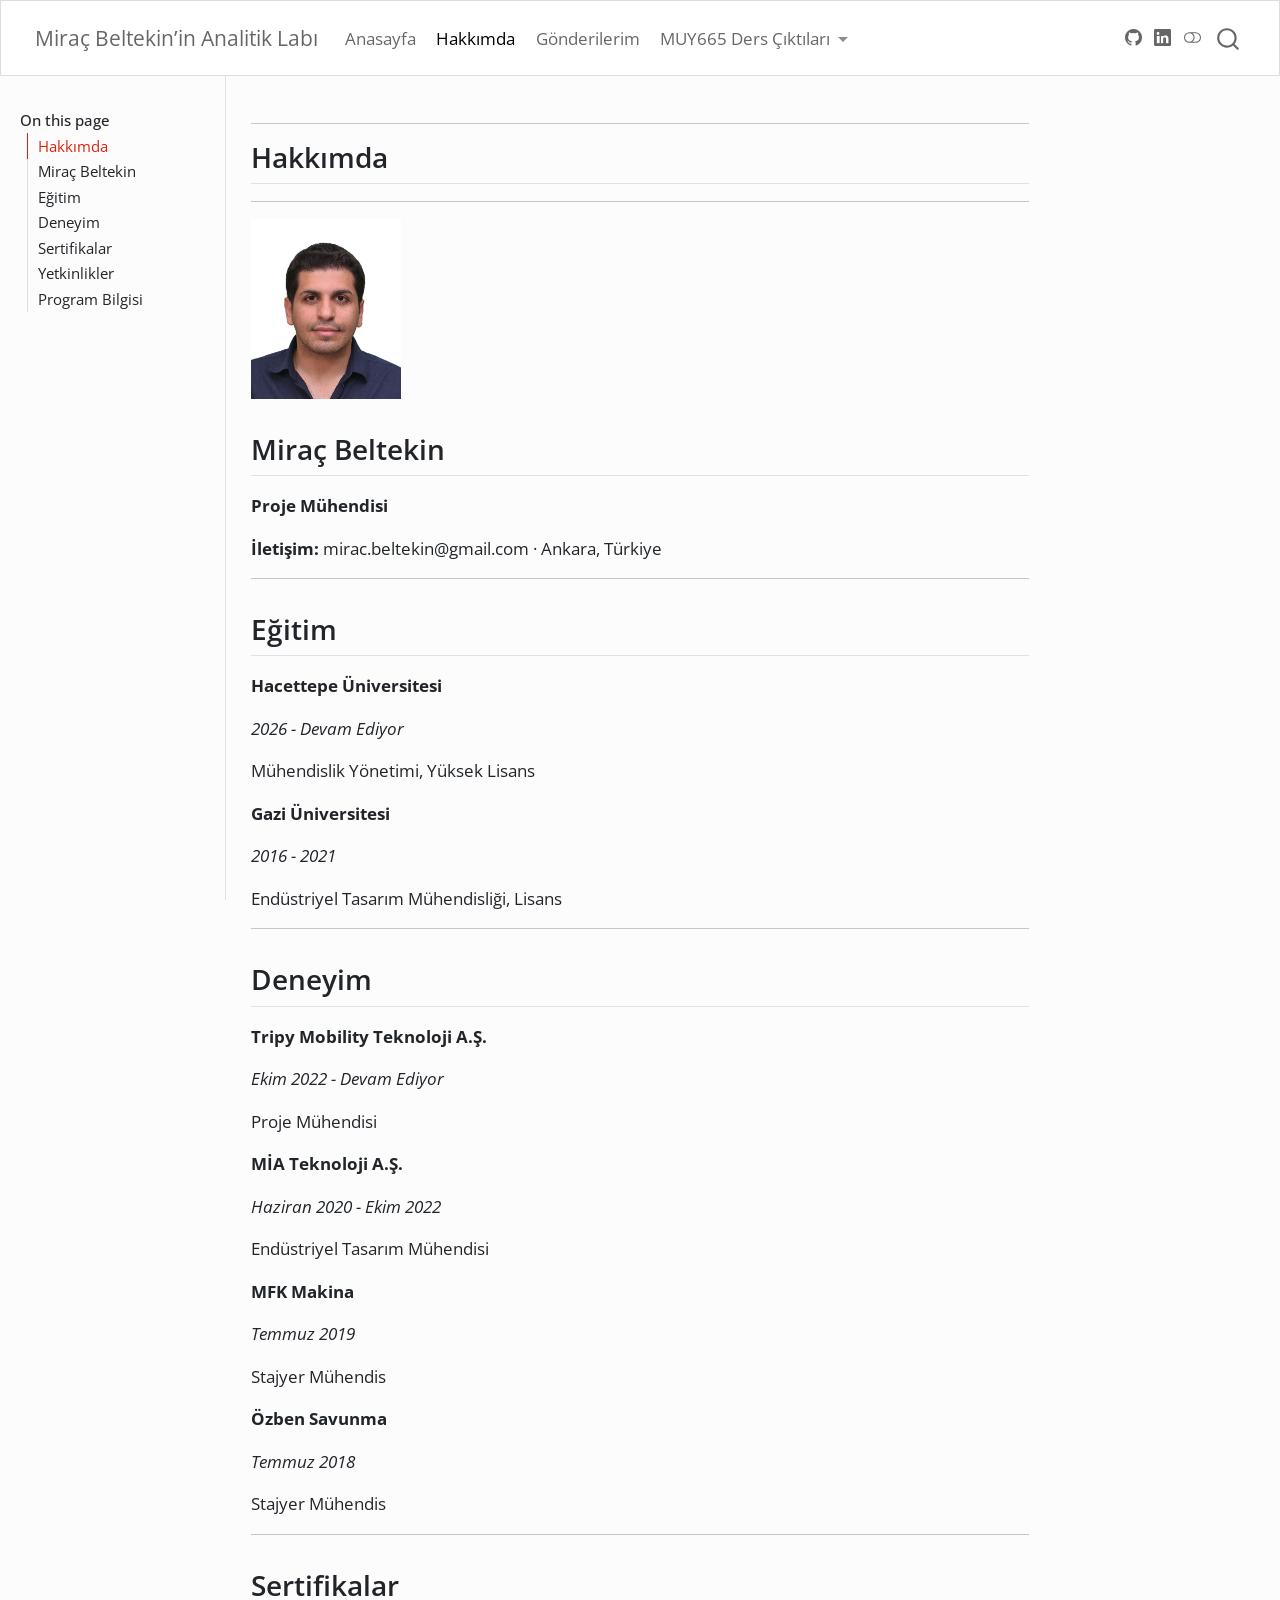
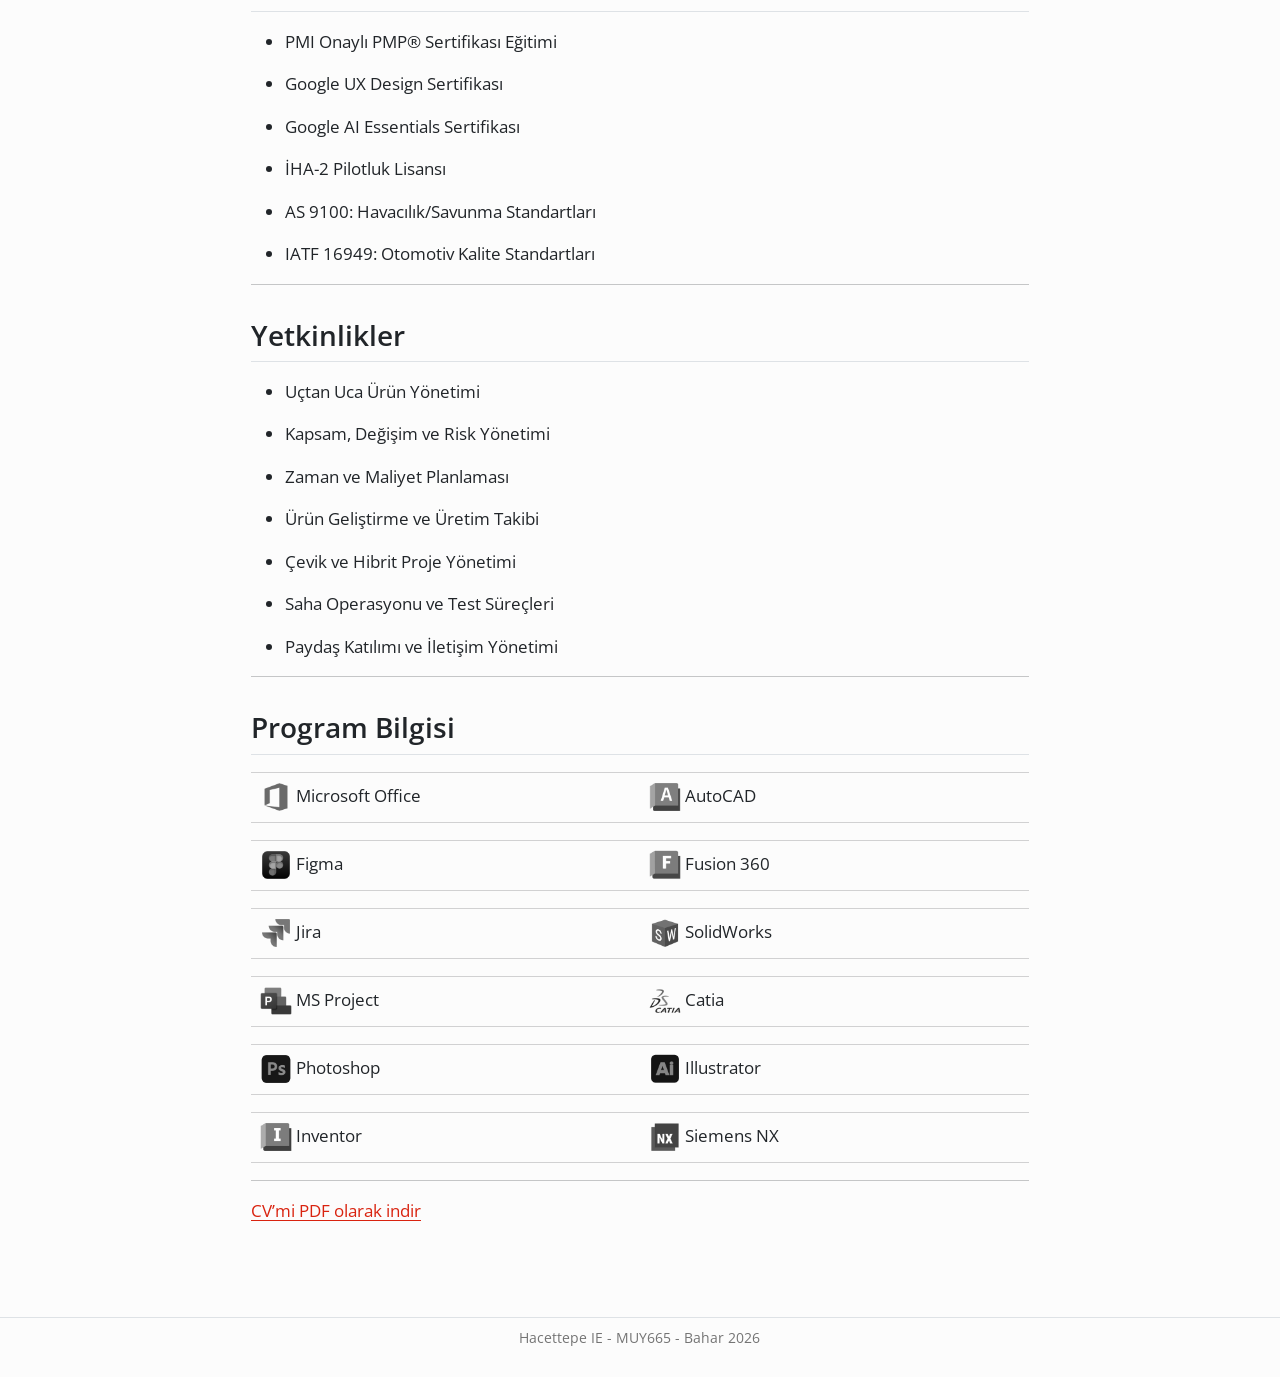
==== docs/about.html @ 959211b9 "Ödev 1 tamamlandı" ====
<!DOCTYPE html>
<html xmlns="http://www.w3.org/1999/xhtml" lang="en" xml:lang="en"><head>

<meta charset="utf-8">
<meta name="generator" content="quarto-1.8.25">

<meta name="viewport" content="width=device-width, initial-scale=1.0, user-scalable=yes">


<title>about – Miraç Beltekin'in Analitik Labı</title>
<style>
code{white-space: pre-wrap;}
span.smallcaps{font-variant: small-caps;}
div.columns{display: flex; gap: min(4vw, 1.5em);}
div.column{flex: auto; overflow-x: auto;}
div.hanging-indent{margin-left: 1.5em; text-indent: -1.5em;}
ul.task-list{list-style: none;}
ul.task-list li input[type="checkbox"] {
  width: 0.8em;
  margin: 0 0.8em 0.2em -1em; /* quarto-specific, see https://github.com/quarto-dev/quarto-cli/issues/4556 */ 
  vertical-align: middle;
}
</style>


<script src="site_libs/quarto-nav/quarto-nav.js"></script>
<script src="site_libs/quarto-nav/headroom.min.js"></script>
<script src="site_libs/clipboard/clipboard.min.js"></script>
<script src="site_libs/quarto-search/autocomplete.umd.js"></script>
<script src="site_libs/quarto-search/fuse.min.js"></script>
<script src="site_libs/quarto-search/quarto-search.js"></script>
<meta name="quarto:offset" content="./">
<script src="site_libs/quarto-html/quarto.js" type="module"></script>
<script src="site_libs/quarto-html/tabsets/tabsets.js" type="module"></script>
<script src="site_libs/quarto-html/axe/axe-check.js" type="module"></script>
<script src="site_libs/quarto-html/popper.min.js"></script>
<script src="site_libs/quarto-html/tippy.umd.min.js"></script>
<link href="site_libs/quarto-html/tippy.css" rel="stylesheet">
<link href="site_libs/quarto-html/quarto-syntax-highlighting-7b89279ff1a6dce999919e0e67d4d9ec.css" rel="stylesheet" class="quarto-color-scheme" id="quarto-text-highlighting-styles">
<link href="site_libs/quarto-html/quarto-syntax-highlighting-dark-707d8167ce6003fca903bfe2be84ab7f.css" rel="stylesheet" class="quarto-color-scheme quarto-color-alternate" id="quarto-text-highlighting-styles">
<link href="site_libs/quarto-html/quarto-syntax-highlighting-7b89279ff1a6dce999919e0e67d4d9ec.css" rel="stylesheet" class="quarto-color-scheme-extra" id="quarto-text-highlighting-styles">
<script src="site_libs/bootstrap/bootstrap.min.js"></script>
<link href="site_libs/bootstrap/bootstrap-icons.css" rel="stylesheet">
<link href="site_libs/bootstrap/bootstrap-b09ffb0c710b10090e35f4f5c8599541.min.css" rel="stylesheet" append-hash="true" class="quarto-color-scheme" id="quarto-bootstrap" data-mode="light">
<link href="site_libs/bootstrap/bootstrap-dark-5b22ffe13dd2aa798062e3956142f8dd.min.css" rel="stylesheet" append-hash="true" class="quarto-color-scheme quarto-color-alternate" id="quarto-bootstrap" data-mode="dark">
<link href="site_libs/bootstrap/bootstrap-b09ffb0c710b10090e35f4f5c8599541.min.css" rel="stylesheet" append-hash="true" class="quarto-color-scheme-extra" id="quarto-bootstrap" data-mode="light">
<script id="quarto-search-options" type="application/json">{
  "location": "navbar",
  "copy-button": false,
  "collapse-after": 3,
  "panel-placement": "end",
  "type": "overlay",
  "limit": 50,
  "keyboard-shortcut": [
    "f",
    "/",
    "s"
  ],
  "show-item-context": false,
  "language": {
    "search-no-results-text": "No results",
    "search-matching-documents-text": "matching documents",
    "search-copy-link-title": "Copy link to search",
    "search-hide-matches-text": "Hide additional matches",
    "search-more-match-text": "more match in this document",
    "search-more-matches-text": "more matches in this document",
    "search-clear-button-title": "Clear",
    "search-text-placeholder": "",
    "search-detached-cancel-button-title": "Cancel",
    "search-submit-button-title": "Submit",
    "search-label": "Search"
  }
}</script>


<link rel="stylesheet" href="styles.css">
</head>

<body class="docked nav-fixed quarto-light"><script id="quarto-html-before-body" type="application/javascript">
    const toggleBodyColorMode = (bsSheetEl) => {
      const mode = bsSheetEl.getAttribute("data-mode");
      const bodyEl = window.document.querySelector("body");
      if (mode === "dark") {
        bodyEl.classList.add("quarto-dark");
        bodyEl.classList.remove("quarto-light");
      } else {
        bodyEl.classList.add("quarto-light");
        bodyEl.classList.remove("quarto-dark");
      }
    }
    const toggleBodyColorPrimary = () => {
      const bsSheetEl = window.document.querySelector("link#quarto-bootstrap:not([rel=disabled-stylesheet])");
      if (bsSheetEl) {
        toggleBodyColorMode(bsSheetEl);
      }
    }
    const setColorSchemeToggle = (alternate) => {
      const toggles = window.document.querySelectorAll('.quarto-color-scheme-toggle');
      for (let i=0; i < toggles.length; i++) {
        const toggle = toggles[i];
        if (toggle) {
          if (alternate) {
            toggle.classList.add("alternate");
          } else {
            toggle.classList.remove("alternate");
          }
        }
      }
    };
    const toggleColorMode = (alternate) => {
      // Switch the stylesheets
      const primaryStylesheets = window.document.querySelectorAll('link.quarto-color-scheme:not(.quarto-color-alternate)');
      const alternateStylesheets = window.document.querySelectorAll('link.quarto-color-scheme.quarto-color-alternate');
      manageTransitions('#quarto-margin-sidebar .nav-link', false);
      if (alternate) {
        // note: dark is layered on light, we don't disable primary!
        enableStylesheet(alternateStylesheets);
        for (const sheetNode of alternateStylesheets) {
          if (sheetNode.id === "quarto-bootstrap") {
            toggleBodyColorMode(sheetNode);
          }
        }
      } else {
        disableStylesheet(alternateStylesheets);
        enableStylesheet(primaryStylesheets)
        toggleBodyColorPrimary();
      }
      manageTransitions('#quarto-margin-sidebar .nav-link', true);
      // Switch the toggles
      setColorSchemeToggle(alternate)
      // Hack to workaround the fact that safari doesn't
      // properly recolor the scrollbar when toggling (#1455)
      if (navigator.userAgent.indexOf('Safari') > 0 && navigator.userAgent.indexOf('Chrome') == -1) {
        manageTransitions("body", false);
        window.scrollTo(0, 1);
        setTimeout(() => {
          window.scrollTo(0, 0);
          manageTransitions("body", true);
        }, 40);
      }
    }
    const disableStylesheet = (stylesheets) => {
      for (let i=0; i < stylesheets.length; i++) {
        const stylesheet = stylesheets[i];
        stylesheet.rel = 'disabled-stylesheet';
      }
    }
    const enableStylesheet = (stylesheets) => {
      for (let i=0; i < stylesheets.length; i++) {
        const stylesheet = stylesheets[i];
        if(stylesheet.rel !== 'stylesheet') { // for Chrome, which will still FOUC without this check
          stylesheet.rel = 'stylesheet';
        }
      }
    }
    const manageTransitions = (selector, allowTransitions) => {
      const els = window.document.querySelectorAll(selector);
      for (let i=0; i < els.length; i++) {
        const el = els[i];
        if (allowTransitions) {
          el.classList.remove('notransition');
        } else {
          el.classList.add('notransition');
        }
      }
    }
    const isFileUrl = () => {
      return window.location.protocol === 'file:';
    }
    const hasAlternateSentinel = () => {
      let styleSentinel = getColorSchemeSentinel();
      if (styleSentinel !== null) {
        return styleSentinel === "alternate";
      } else {
        return false;
      }
    }
    const setStyleSentinel = (alternate) => {
      const value = alternate ? "alternate" : "default";
      if (!isFileUrl()) {
        window.localStorage.setItem("quarto-color-scheme", value);
      } else {
        localAlternateSentinel = value;
      }
    }
    const getColorSchemeSentinel = () => {
      if (!isFileUrl()) {
        const storageValue = window.localStorage.getItem("quarto-color-scheme");
        return storageValue != null ? storageValue : localAlternateSentinel;
      } else {
        return localAlternateSentinel;
      }
    }
    const toggleGiscusIfUsed = (isAlternate, darkModeDefault) => {
      const baseTheme = document.querySelector('#giscus-base-theme')?.value ?? 'light';
      const alternateTheme = document.querySelector('#giscus-alt-theme')?.value ?? 'dark';
      let newTheme = '';
      if(authorPrefersDark) {
        newTheme = isAlternate ? baseTheme : alternateTheme;
      } else {
        newTheme = isAlternate ? alternateTheme : baseTheme;
      }
      const changeGiscusTheme = () => {
        // From: https://github.com/giscus/giscus/issues/336
        const sendMessage = (message) => {
          const iframe = document.querySelector('iframe.giscus-frame');
          if (!iframe) return;
          iframe.contentWindow.postMessage({ giscus: message }, 'https://giscus.app');
        }
        sendMessage({
          setConfig: {
            theme: newTheme
          }
        });
      }
      const isGiscussLoaded = window.document.querySelector('iframe.giscus-frame') !== null;
      if (isGiscussLoaded) {
        changeGiscusTheme();
      }
    };
    const authorPrefersDark = false;
    const darkModeDefault = authorPrefersDark;
      document.querySelector('link#quarto-text-highlighting-styles.quarto-color-scheme-extra').rel = 'disabled-stylesheet';
      document.querySelector('link#quarto-bootstrap.quarto-color-scheme-extra').rel = 'disabled-stylesheet';
    let localAlternateSentinel = darkModeDefault ? 'alternate' : 'default';
    // Dark / light mode switch
    window.quartoToggleColorScheme = () => {
      // Read the current dark / light value
      let toAlternate = !hasAlternateSentinel();
      toggleColorMode(toAlternate);
      setStyleSentinel(toAlternate);
      toggleGiscusIfUsed(toAlternate, darkModeDefault);
      window.dispatchEvent(new Event('resize'));
    };
    // Switch to dark mode if need be
    if (hasAlternateSentinel()) {
      toggleColorMode(true);
    } else {
      toggleColorMode(false);
    }
  </script>

<div id="quarto-search-results"></div>
  <header id="quarto-header" class="headroom fixed-top">
    <nav class="navbar navbar-expand-lg " data-bs-theme="dark">
      <div class="navbar-container container-fluid">
      <div class="navbar-brand-container mx-auto">
    <a href="./index.html" class="navbar-brand navbar-brand-logo">
    </a>
    <a class="navbar-brand" href="./index.html">
    <span class="navbar-title">Miraç Beltekin’in Analitik Labı</span>
    </a>
  </div>
            <div id="quarto-search" class="" title="Search"></div>
          <button class="navbar-toggler" type="button" data-bs-toggle="collapse" data-bs-target="#navbarCollapse" aria-controls="navbarCollapse" role="menu" aria-expanded="false" aria-label="Toggle navigation" onclick="if (window.quartoToggleHeadroom) { window.quartoToggleHeadroom(); }">
  <span class="navbar-toggler-icon"></span>
</button>
          <div class="collapse navbar-collapse" id="navbarCollapse">
            <ul class="navbar-nav navbar-nav-scroll me-auto">
  <li class="nav-item">
    <a class="nav-link" href="./index.html"> 
<span class="menu-text">Anasayfa</span></a>
  </li>  
  <li class="nav-item">
    <a class="nav-link active" href="./about.html" aria-current="page"> 
<span class="menu-text">Hakkımda</span></a>
  </li>  
  <li class="nav-item">
    <a class="nav-link" href="./posts.html"> 
<span class="menu-text">Gönderilerim</span></a>
  </li>  
  <li class="nav-item dropdown ">
    <a class="nav-link dropdown-toggle" href="#" id="nav-menu-muy665-ders-çıktıları" role="link" data-bs-toggle="dropdown" aria-expanded="false">
 <span class="menu-text">MUY665 Ders Çıktıları</span>
    </a>
    <ul class="dropdown-menu" aria-labelledby="nav-menu-muy665-ders-çıktıları">    
        <li>
    <a class="dropdown-item" href="./portfolyo.html">
 <span class="dropdown-text">Ödevler</span></a>
  </li>  
        <li>
    <a class="dropdown-item" href="./proje.html">
 <span class="dropdown-text">Proje</span></a>
  </li>  
    </ul>
  </li>
</ul>
          </div> <!-- /navcollapse -->
            <div class="quarto-navbar-tools tools-wide">
    <a href="https://github.com/miracbeltekin" title="" class="quarto-navigation-tool px-1" aria-label=""><i class="bi bi-github"></i></a>
    <a href="https://linkedin.com/miracbeltekin" title="" class="quarto-navigation-tool px-1" aria-label=""><i class="bi bi-linkedin"></i></a>
  <a href="" class="quarto-color-scheme-toggle quarto-navigation-tool  px-1" onclick="window.quartoToggleColorScheme(); return false;" title="Toggle dark mode"><i class="bi"></i></a>
</div>
      </div> <!-- /container-fluid -->
    </nav>
</header>
<!-- content -->
<div id="quarto-content" class="quarto-container page-columns page-rows-contents page-layout-article page-navbar">
<!-- sidebar -->
  <nav id="quarto-sidebar" class="sidebar collapse collapse-horizontal quarto-sidebar-collapse-item sidebar-navigation docked overflow-auto">
    <nav id="TOC" role="doc-toc" class="toc-active">
    <h2 id="toc-title">On this page</h2>
   
  <ul>
  <li><a href="#hakkımda" id="toc-hakkımda" class="nav-link active" data-scroll-target="#hakkımda">Hakkımda</a></li>
  <li><a href="#miraç-beltekin" id="toc-miraç-beltekin" class="nav-link" data-scroll-target="#miraç-beltekin">Miraç Beltekin</a></li>
  <li><a href="#eğitim" id="toc-eğitim" class="nav-link" data-scroll-target="#eğitim">Eğitim</a></li>
  <li><a href="#deneyim" id="toc-deneyim" class="nav-link" data-scroll-target="#deneyim">Deneyim</a></li>
  <li><a href="#sertifikalar" id="toc-sertifikalar" class="nav-link" data-scroll-target="#sertifikalar">Sertifikalar</a></li>
  <li><a href="#yetkinlikler" id="toc-yetkinlikler" class="nav-link" data-scroll-target="#yetkinlikler">Yetkinlikler</a></li>
  <li><a href="#program-bilgisi" id="toc-program-bilgisi" class="nav-link" data-scroll-target="#program-bilgisi">Program Bilgisi</a></li>
  </ul>
</nav>
</nav>
<div id="quarto-sidebar-glass" class="quarto-sidebar-collapse-item" data-bs-toggle="collapse" data-bs-target=".quarto-sidebar-collapse-item"></div>
<!-- margin-sidebar -->
    <div id="quarto-margin-sidebar" class="sidebar margin-sidebar zindex-bottom">
    </div>
<!-- main -->
<main class="content" id="quarto-document-content"><header id="title-block-header" class="quarto-title-block"></header>





<hr>
<section id="hakkımda" class="level2">
<h2 data-anchor-id="hakkımda">Hakkımda</h2>
<hr>
<p><img src="assets/foto.jpg" class="img-fluid" width="150"></p>
</section>
<section id="miraç-beltekin" class="level2">
<h2 data-anchor-id="miraç-beltekin">Miraç Beltekin</h2>
<p><strong>Proje Mühendisi</strong></p>
<p><strong>İletişim:</strong> mirac.beltekin@gmail.com · Ankara, Türkiye</p>
<hr>
</section>
<section id="eğitim" class="level2">
<h2 data-anchor-id="eğitim">Eğitim</h2>
<p><strong>Hacettepe Üniversitesi</strong></p>
<p><em>2026 - Devam Ediyor</em></p>
<p>Mühendislik Yönetimi, Yüksek Lisans</p>
<p><strong>Gazi Üniversitesi</strong></p>
<p><em>2016 - 2021</em></p>
<p>Endüstriyel Tasarım Mühendisliği, Lisans</p>
<hr>
</section>
<section id="deneyim" class="level2">
<h2 data-anchor-id="deneyim">Deneyim</h2>
<p><strong>Tripy Mobility Teknoloji A.Ş.</strong></p>
<p><em>Ekim 2022 - Devam Ediyor</em></p>
<p>Proje Mühendisi</p>
<p><strong>MİA Teknoloji A.Ş.</strong></p>
<p><em>Haziran 2020 - Ekim 2022</em></p>
<p>Endüstriyel Tasarım Mühendisi</p>
<p><strong>MFK Makina</strong></p>
<p><em>Temmuz 2019</em></p>
<p>Stajyer Mühendis</p>
<p><strong>Özben Savunma</strong></p>
<p><em>Temmuz 2018</em></p>
<p>Stajyer Mühendis</p>
<hr>
</section>
<section id="sertifikalar" class="level2">
<h2 data-anchor-id="sertifikalar">Sertifikalar</h2>
<ul>
<li><p>PMI Onaylı PMP® Sertifikası Eğitimi</p></li>
<li><p>Google UX Design Sertifikası</p></li>
<li><p>Google AI Essentials Sertifikası</p></li>
<li><p>İHA-2 Pilotluk Lisansı</p></li>
<li><p>AS 9100: Havacılık/Savunma Standartları</p></li>
<li><p>IATF 16949: Otomotiv Kalite Standartları</p></li>
</ul>
<hr>
</section>
<section id="yetkinlikler" class="level2">
<h2 data-anchor-id="yetkinlikler">Yetkinlikler</h2>
<ul>
<li><p>Uçtan Uca Ürün Yönetimi</p></li>
<li><p>Kapsam, Değişim ve Risk Yönetimi</p></li>
<li><p>Zaman ve Maliyet Planlaması</p></li>
<li><p>Ürün Geliştirme ve Üretim Takibi</p></li>
<li><p>Çevik ve Hibrit Proje Yönetimi</p></li>
<li><p>Saha Operasyonu ve Test Süreçleri</p></li>
<li><p>Paydaş Katılımı ve İletişim Yönetimi</p></li>
</ul>
<hr>
</section>
<section id="program-bilgisi" class="level2">
<h2 data-anchor-id="program-bilgisi">Program Bilgisi</h2>
<table class="caption-top table">
<colgroup>
<col style="width: 50%">
<col style="width: 50%">
</colgroup>
<tbody>
<tr class="odd">
<td style="text-align: left;"><img src="assets/icons/office.png" class="img-fluid" width="32"> Microsoft Office</td>
<td style="text-align: left;"><img src="assets/icons/autocad.png" class="img-fluid" width="32"> AutoCAD</td>
</tr>
<tr class="even">
<td style="text-align: left;"></td>
<td style="text-align: left;"></td>
</tr>
<tr class="odd">
<td style="text-align: left;"><img src="assets/icons/figma.png" class="img-fluid" width="32"> Figma</td>
<td style="text-align: left;"><img src="assets/icons/fusion360.png" class="img-fluid" width="32"> Fusion 360</td>
</tr>
<tr class="even">
<td style="text-align: left;"></td>
<td style="text-align: left;"></td>
</tr>
<tr class="odd">
<td style="text-align: left;"><img src="assets/icons/jira.png" class="img-fluid" width="32"> Jira</td>
<td style="text-align: left;"><img src="assets/icons/solidworks.png" class="img-fluid" width="32"> SolidWorks</td>
</tr>
<tr class="even">
<td style="text-align: left;"></td>
<td style="text-align: left;"></td>
</tr>
<tr class="odd">
<td style="text-align: left;"><img src="assets/icons/msproject.png" class="img-fluid" width="32"> MS Project</td>
<td style="text-align: left;"><img src="assets/icons/catia.png" class="img-fluid" width="32"> Catia</td>
</tr>
<tr class="even">
<td style="text-align: left;"></td>
<td style="text-align: left;"></td>
</tr>
<tr class="odd">
<td style="text-align: left;"><img src="assets/icons/photoshop.png" class="img-fluid" width="32"> Photoshop</td>
<td style="text-align: left;"><img src="assets/icons/illustrator.png" class="img-fluid" width="32"> Illustrator</td>
</tr>
<tr class="even">
<td style="text-align: left;"></td>
<td style="text-align: left;"></td>
</tr>
<tr class="odd">
<td style="text-align: left;"><img src="assets/icons/inventor.png" class="img-fluid" width="32"> Inventor</td>
<td style="text-align: left;"><img src="assets/icons/siemens-nx.png" class="img-fluid" width="32"> Siemens NX</td>
</tr>
</tbody>
</table>
<hr>
<p><strong><a href="assets/Mirac-Beltekin-CV.pdf">CV’mi PDF olarak indir</a></strong></p>


</section>

<a onclick="window.scrollTo(0, 0); return false;" role="button" id="quarto-back-to-top"><i class="bi bi-arrow-up"></i> Back to top</a></main> <!-- /main -->
<script id="quarto-html-after-body" type="application/javascript">
  window.document.addEventListener("DOMContentLoaded", function (event) {
    // Ensure there is a toggle, if there isn't float one in the top right
    if (window.document.querySelector('.quarto-color-scheme-toggle') === null) {
      const a = window.document.createElement('a');
      a.classList.add('top-right');
      a.classList.add('quarto-color-scheme-toggle');
      a.href = "";
      a.onclick = function() { try { window.quartoToggleColorScheme(); } catch {} return false; };
      const i = window.document.createElement("i");
      i.classList.add('bi');
      a.appendChild(i);
      window.document.body.appendChild(a);
    }
    setColorSchemeToggle(hasAlternateSentinel())
    const isCodeAnnotation = (el) => {
      for (const clz of el.classList) {
        if (clz.startsWith('code-annotation-')) {                     
          return true;
        }
      }
      return false;
    }
    const onCopySuccess = function(e) {
      // button target
      const button = e.trigger;
      // don't keep focus
      button.blur();
      // flash "checked"
      button.classList.add('code-copy-button-checked');
      var currentTitle = button.getAttribute("title");
      button.setAttribute("title", "Copied!");
      let tooltip;
      if (window.bootstrap) {
        button.setAttribute("data-bs-toggle", "tooltip");
        button.setAttribute("data-bs-placement", "left");
        button.setAttribute("data-bs-title", "Copied!");
        tooltip = new bootstrap.Tooltip(button, 
          { trigger: "manual", 
            customClass: "code-copy-button-tooltip",
            offset: [0, -8]});
        tooltip.show();    
      }
      setTimeout(function() {
        if (tooltip) {
          tooltip.hide();
          button.removeAttribute("data-bs-title");
          button.removeAttribute("data-bs-toggle");
          button.removeAttribute("data-bs-placement");
        }
        button.setAttribute("title", currentTitle);
        button.classList.remove('code-copy-button-checked');
      }, 1000);
      // clear code selection
      e.clearSelection();
    }
    const getTextToCopy = function(trigger) {
      const outerScaffold = trigger.parentElement.cloneNode(true);
      const codeEl = outerScaffold.querySelector('code');
      for (const childEl of codeEl.children) {
        if (isCodeAnnotation(childEl)) {
          childEl.remove();
        }
      }
      return codeEl.innerText;
    }
    const clipboard = new window.ClipboardJS('.code-copy-button:not([data-in-quarto-modal])', {
      text: getTextToCopy
    });
    clipboard.on('success', onCopySuccess);
    if (window.document.getElementById('quarto-embedded-source-code-modal')) {
      const clipboardModal = new window.ClipboardJS('.code-copy-button[data-in-quarto-modal]', {
        text: getTextToCopy,
        container: window.document.getElementById('quarto-embedded-source-code-modal')
      });
      clipboardModal.on('success', onCopySuccess);
    }
      var localhostRegex = new RegExp(/^(?:http|https):\/\/localhost\:?[0-9]*\//);
      var mailtoRegex = new RegExp(/^mailto:/);
        var filterRegex = new RegExp('/' + window.location.host + '/');
      var isInternal = (href) => {
          return filterRegex.test(href) || localhostRegex.test(href) || mailtoRegex.test(href);
      }
      // Inspect non-navigation links and adorn them if external
     var links = window.document.querySelectorAll('a[href]:not(.nav-link):not(.navbar-brand):not(.toc-action):not(.sidebar-link):not(.sidebar-item-toggle):not(.pagination-link):not(.no-external):not([aria-hidden]):not(.dropdown-item):not(.quarto-navigation-tool):not(.about-link)');
      for (var i=0; i<links.length; i++) {
        const link = links[i];
        if (!isInternal(link.href)) {
          // undo the damage that might have been done by quarto-nav.js in the case of
          // links that we want to consider external
          if (link.dataset.originalHref !== undefined) {
            link.href = link.dataset.originalHref;
          }
        }
      }
    function tippyHover(el, contentFn, onTriggerFn, onUntriggerFn) {
      const config = {
        allowHTML: true,
        maxWidth: 500,
        delay: 100,
        arrow: false,
        appendTo: function(el) {
            return el.parentElement;
        },
        interactive: true,
        interactiveBorder: 10,
        theme: 'quarto',
        placement: 'bottom-start',
      };
      if (contentFn) {
        config.content = contentFn;
      }
      if (onTriggerFn) {
        config.onTrigger = onTriggerFn;
      }
      if (onUntriggerFn) {
        config.onUntrigger = onUntriggerFn;
      }
      window.tippy(el, config); 
    }
    const noterefs = window.document.querySelectorAll('a[role="doc-noteref"]');
    for (var i=0; i<noterefs.length; i++) {
      const ref = noterefs[i];
      tippyHover(ref, function() {
        // use id or data attribute instead here
        let href = ref.getAttribute('data-footnote-href') || ref.getAttribute('href');
        try { href = new URL(href).hash; } catch {}
        const id = href.replace(/^#\/?/, "");
        const note = window.document.getElementById(id);
        if (note) {
          return note.innerHTML;
        } else {
          return "";
        }
      });
    }
    const xrefs = window.document.querySelectorAll('a.quarto-xref');
    const processXRef = (id, note) => {
      // Strip column container classes
      const stripColumnClz = (el) => {
        el.classList.remove("page-full", "page-columns");
        if (el.children) {
          for (const child of el.children) {
            stripColumnClz(child);
          }
        }
      }
      stripColumnClz(note)
      if (id === null || id.startsWith('sec-')) {
        // Special case sections, only their first couple elements
        const container = document.createElement("div");
        if (note.children && note.children.length > 2) {
          container.appendChild(note.children[0].cloneNode(true));
          for (let i = 1; i < note.children.length; i++) {
            const child = note.children[i];
            if (child.tagName === "P" && child.innerText === "") {
              continue;
            } else {
              container.appendChild(child.cloneNode(true));
              break;
            }
          }
          if (window.Quarto?.typesetMath) {
            window.Quarto.typesetMath(container);
          }
          return container.innerHTML
        } else {
          if (window.Quarto?.typesetMath) {
            window.Quarto.typesetMath(note);
          }
          return note.innerHTML;
        }
      } else {
        // Remove any anchor links if they are present
        const anchorLink = note.querySelector('a.anchorjs-link');
        if (anchorLink) {
          anchorLink.remove();
        }
        if (window.Quarto?.typesetMath) {
          window.Quarto.typesetMath(note);
        }
        if (note.classList.contains("callout")) {
          return note.outerHTML;
        } else {
          return note.innerHTML;
        }
      }
    }
    for (var i=0; i<xrefs.length; i++) {
      const xref = xrefs[i];
      tippyHover(xref, undefined, function(instance) {
        instance.disable();
        let url = xref.getAttribute('href');
        let hash = undefined; 
        if (url.startsWith('#')) {
          hash = url;
        } else {
          try { hash = new URL(url).hash; } catch {}
        }
        if (hash) {
          const id = hash.replace(/^#\/?/, "");
          const note = window.document.getElementById(id);
          if (note !== null) {
            try {
              const html = processXRef(id, note.cloneNode(true));
              instance.setContent(html);
            } finally {
              instance.enable();
              instance.show();
            }
          } else {
            // See if we can fetch this
            fetch(url.split('#')[0])
            .then(res => res.text())
            .then(html => {
              const parser = new DOMParser();
              const htmlDoc = parser.parseFromString(html, "text/html");
              const note = htmlDoc.getElementById(id);
              if (note !== null) {
                const html = processXRef(id, note);
                instance.setContent(html);
              } 
            }).finally(() => {
              instance.enable();
              instance.show();
            });
          }
        } else {
          // See if we can fetch a full url (with no hash to target)
          // This is a special case and we should probably do some content thinning / targeting
          fetch(url)
          .then(res => res.text())
          .then(html => {
            const parser = new DOMParser();
            const htmlDoc = parser.parseFromString(html, "text/html");
            const note = htmlDoc.querySelector('main.content');
            if (note !== null) {
              // This should only happen for chapter cross references
              // (since there is no id in the URL)
              // remove the first header
              if (note.children.length > 0 && note.children[0].tagName === "HEADER") {
                note.children[0].remove();
              }
              const html = processXRef(null, note);
              instance.setContent(html);
            } 
          }).finally(() => {
            instance.enable();
            instance.show();
          });
        }
      }, function(instance) {
      });
    }
        let selectedAnnoteEl;
        const selectorForAnnotation = ( cell, annotation) => {
          let cellAttr = 'data-code-cell="' + cell + '"';
          let lineAttr = 'data-code-annotation="' +  annotation + '"';
          const selector = 'span[' + cellAttr + '][' + lineAttr + ']';
          return selector;
        }
        const selectCodeLines = (annoteEl) => {
          const doc = window.document;
          const targetCell = annoteEl.getAttribute("data-target-cell");
          const targetAnnotation = annoteEl.getAttribute("data-target-annotation");
          const annoteSpan = window.document.querySelector(selectorForAnnotation(targetCell, targetAnnotation));
          const lines = annoteSpan.getAttribute("data-code-lines").split(",");
          const lineIds = lines.map((line) => {
            return targetCell + "-" + line;
          })
          let top = null;
          let height = null;
          let parent = null;
          if (lineIds.length > 0) {
              //compute the position of the single el (top and bottom and make a div)
              const el = window.document.getElementById(lineIds[0]);
              top = el.offsetTop;
              height = el.offsetHeight;
              parent = el.parentElement.parentElement;
            if (lineIds.length > 1) {
              const lastEl = window.document.getElementById(lineIds[lineIds.length - 1]);
              const bottom = lastEl.offsetTop + lastEl.offsetHeight;
              height = bottom - top;
            }
            if (top !== null && height !== null && parent !== null) {
              // cook up a div (if necessary) and position it 
              let div = window.document.getElementById("code-annotation-line-highlight");
              if (div === null) {
                div = window.document.createElement("div");
                div.setAttribute("id", "code-annotation-line-highlight");
                div.style.position = 'absolute';
                parent.appendChild(div);
              }
              div.style.top = top - 2 + "px";
              div.style.height = height + 4 + "px";
              div.style.left = 0;
              let gutterDiv = window.document.getElementById("code-annotation-line-highlight-gutter");
              if (gutterDiv === null) {
                gutterDiv = window.document.createElement("div");
                gutterDiv.setAttribute("id", "code-annotation-line-highlight-gutter");
                gutterDiv.style.position = 'absolute';
                const codeCell = window.document.getElementById(targetCell);
                const gutter = codeCell.querySelector('.code-annotation-gutter');
                gutter.appendChild(gutterDiv);
              }
              gutterDiv.style.top = top - 2 + "px";
              gutterDiv.style.height = height + 4 + "px";
            }
            selectedAnnoteEl = annoteEl;
          }
        };
        const unselectCodeLines = () => {
          const elementsIds = ["code-annotation-line-highlight", "code-annotation-line-highlight-gutter"];
          elementsIds.forEach((elId) => {
            const div = window.document.getElementById(elId);
            if (div) {
              div.remove();
            }
          });
          selectedAnnoteEl = undefined;
        };
          // Handle positioning of the toggle
      window.addEventListener(
        "resize",
        throttle(() => {
          elRect = undefined;
          if (selectedAnnoteEl) {
            selectCodeLines(selectedAnnoteEl);
          }
        }, 10)
      );
      function throttle(fn, ms) {
      let throttle = false;
      let timer;
        return (...args) => {
          if(!throttle) { // first call gets through
              fn.apply(this, args);
              throttle = true;
          } else { // all the others get throttled
              if(timer) clearTimeout(timer); // cancel #2
              timer = setTimeout(() => {
                fn.apply(this, args);
                timer = throttle = false;
              }, ms);
          }
        };
      }
        // Attach click handler to the DT
        const annoteDls = window.document.querySelectorAll('dt[data-target-cell]');
        for (const annoteDlNode of annoteDls) {
          annoteDlNode.addEventListener('click', (event) => {
            const clickedEl = event.target;
            if (clickedEl !== selectedAnnoteEl) {
              unselectCodeLines();
              const activeEl = window.document.querySelector('dt[data-target-cell].code-annotation-active');
              if (activeEl) {
                activeEl.classList.remove('code-annotation-active');
              }
              selectCodeLines(clickedEl);
              clickedEl.classList.add('code-annotation-active');
            } else {
              // Unselect the line
              unselectCodeLines();
              clickedEl.classList.remove('code-annotation-active');
            }
          });
        }
    const findCites = (el) => {
      const parentEl = el.parentElement;
      if (parentEl) {
        const cites = parentEl.dataset.cites;
        if (cites) {
          return {
            el,
            cites: cites.split(' ')
          };
        } else {
          return findCites(el.parentElement)
        }
      } else {
        return undefined;
      }
    };
    var bibliorefs = window.document.querySelectorAll('a[role="doc-biblioref"]');
    for (var i=0; i<bibliorefs.length; i++) {
      const ref = bibliorefs[i];
      const citeInfo = findCites(ref);
      if (citeInfo) {
        tippyHover(citeInfo.el, function() {
          var popup = window.document.createElement('div');
          citeInfo.cites.forEach(function(cite) {
            var citeDiv = window.document.createElement('div');
            citeDiv.classList.add('hanging-indent');
            citeDiv.classList.add('csl-entry');
            var biblioDiv = window.document.getElementById('ref-' + cite);
            if (biblioDiv) {
              citeDiv.innerHTML = biblioDiv.innerHTML;
            }
            popup.appendChild(citeDiv);
          });
          return popup.innerHTML;
        });
      }
    }
  });
  </script>
</div> <!-- /content -->
<footer class="footer">
  <div class="nav-footer">
    <div class="nav-footer-left">
      &nbsp;
    </div>   
    <div class="nav-footer-center">
<p>Hacettepe IE - MUY665 - Bahar 2026</p>
</div>
    <div class="nav-footer-right">
      &nbsp;
    </div>
  </div>
</footer>




</body></html>
---- docs/site_libs/quarto-html/quarto-syntax-highlighting-7b89279ff1a6dce999919e0e67d4d9ec.css ----
/* quarto syntax highlight colors */
:root {
  --quarto-hl-ot-color: #003B4F;
  --quarto-hl-at-color: #657422;
  --quarto-hl-ss-color: #20794D;
  --quarto-hl-an-color: #5E5E5E;
  --quarto-hl-fu-color: #4758AB;
  --quarto-hl-st-color: #20794D;
  --quarto-hl-cf-color: #003B4F;
  --quarto-hl-op-color: #5E5E5E;
  --quarto-hl-er-color: #AD0000;
  --quarto-hl-bn-color: #AD0000;
  --quarto-hl-al-color: #AD0000;
  --quarto-hl-va-color: #111111;
  --quarto-hl-bu-color: inherit;
  --quarto-hl-ex-color: inherit;
  --quarto-hl-pp-color: #AD0000;
  --quarto-hl-in-color: #5E5E5E;
  --quarto-hl-vs-color: #20794D;
  --quarto-hl-wa-color: #5E5E5E;
  --quarto-hl-do-color: #5E5E5E;
  --quarto-hl-im-color: #00769E;
  --quarto-hl-ch-color: #20794D;
  --quarto-hl-dt-color: #AD0000;
  --quarto-hl-fl-color: #AD0000;
  --quarto-hl-co-color: #5E5E5E;
  --quarto-hl-cv-color: #5E5E5E;
  --quarto-hl-cn-color: #8f5902;
  --quarto-hl-sc-color: #5E5E5E;
  --quarto-hl-dv-color: #AD0000;
  --quarto-hl-kw-color: #003B4F;
}

/* other quarto variables */
:root {
  --quarto-font-monospace: SFMono-Regular, Menlo, Monaco, Consolas, "Liberation Mono", "Courier New", monospace;
}

/* syntax highlight based on Pandoc's rules */
pre > code.sourceCode > span {
  color: #003B4F;
}

code.sourceCode > span {
  color: #003B4F;
}

div.sourceCode,
div.sourceCode pre.sourceCode {
  color: #003B4F;
}

/* Normal */
code span {
  color: #003B4F;
}

/* Alert */
code span.al {
  color: #AD0000;
  font-style: inherit;
}

/* Annotation */
code span.an {
  color: #5E5E5E;
  font-style: inherit;
}

/* Attribute */
code span.at {
  color: #657422;
  font-style: inherit;
}

/* BaseN */
code span.bn {
  color: #AD0000;
  font-style: inherit;
}

/* BuiltIn */
code span.bu {
  font-style: inherit;
}

/* ControlFlow */
code span.cf {
  color: #003B4F;
  font-weight: bold;
  font-style: inherit;
}

/* Char */
code span.ch {
  color: #20794D;
  font-style: inherit;
}

/* Constant */
code span.cn {
  color: #8f5902;
  font-style: inherit;
}

/* Comment */
code span.co {
  color: #5E5E5E;
  font-style: inherit;
}

/* CommentVar */
code span.cv {
  color: #5E5E5E;
  font-style: italic;
}

/* Documentation */
code span.do {
  color: #5E5E5E;
  font-style: italic;
}

/* DataType */
code span.dt {
  color: #AD0000;
  font-style: inherit;
}

/* DecVal */
code span.dv {
  color: #AD0000;
  font-style: inherit;
}

/* Error */
code span.er {
  color: #AD0000;
  font-style: inherit;
}

/* Extension */
code span.ex {
  font-style: inherit;
}

/* Float */
code span.fl {
  color: #AD0000;
  font-style: inherit;
}

/* Function */
code span.fu {
  color: #4758AB;
  font-style: inherit;
}

/* Import */
code span.im {
  color: #00769E;
  font-style: inherit;
}

/* Information */
code span.in {
  color: #5E5E5E;
  font-style: inherit;
}

/* Keyword */
code span.kw {
  color: #003B4F;
  font-weight: bold;
  font-style: inherit;
}

/* Operator */
code span.op {
  color: #5E5E5E;
  font-style: inherit;
}

/* Other */
code span.ot {
  color: #003B4F;
  font-style: inherit;
}

/* Preprocessor */
code span.pp {
  color: #AD0000;
  font-style: inherit;
}

/* SpecialChar */
code span.sc {
  color: #5E5E5E;
  font-style: inherit;
}

/* SpecialString */
code span.ss {
  color: #20794D;
  font-style: inherit;
}

/* String */
code span.st {
  color: #20794D;
  font-style: inherit;
}

/* Variable */
code span.va {
  color: #111111;
  font-style: inherit;
}

/* VerbatimString */
code span.vs {
  color: #20794D;
  font-style: inherit;
}

/* Warning */
code span.wa {
  color: #5E5E5E;
  font-style: italic;
}

.prevent-inlining {
  content: "</";
}

/*# sourceMappingURL=3944bc705cfaf4c80e56f77c5205168a.css.map */
---- docs/site_libs/quarto-html/quarto-syntax-highlighting-dark-707d8167ce6003fca903bfe2be84ab7f.css ----
/* quarto syntax highlight colors */
:root {
  --quarto-hl-al-color: #f07178;
  --quarto-hl-an-color: #d4d0ab;
  --quarto-hl-at-color: #00e0e0;
  --quarto-hl-bn-color: #d4d0ab;
  --quarto-hl-bu-color: #abe338;
  --quarto-hl-ch-color: #abe338;
  --quarto-hl-co-color: #f8f8f2;
  --quarto-hl-cv-color: #ffd700;
  --quarto-hl-cn-color: #ffd700;
  --quarto-hl-cf-color: #ffa07a;
  --quarto-hl-dt-color: #ffa07a;
  --quarto-hl-dv-color: #d4d0ab;
  --quarto-hl-do-color: #f8f8f2;
  --quarto-hl-er-color: #f07178;
  --quarto-hl-ex-color: #00e0e0;
  --quarto-hl-fl-color: #d4d0ab;
  --quarto-hl-fu-color: #ffa07a;
  --quarto-hl-im-color: #abe338;
  --quarto-hl-in-color: #d4d0ab;
  --quarto-hl-kw-color: #ffa07a;
  --quarto-hl-op-color: #ffa07a;
  --quarto-hl-ot-color: #00e0e0;
  --quarto-hl-pp-color: #dcc6e0;
  --quarto-hl-re-color: #00e0e0;
  --quarto-hl-sc-color: #abe338;
  --quarto-hl-ss-color: #abe338;
  --quarto-hl-st-color: #abe338;
  --quarto-hl-va-color: #00e0e0;
  --quarto-hl-vs-color: #abe338;
  --quarto-hl-wa-color: #dcc6e0;
}

/* other quarto variables */
:root {
  --quarto-font-monospace: SFMono-Regular, Menlo, Monaco, Consolas, "Liberation Mono", "Courier New", monospace;
}

/* syntax highlight based on Pandoc's rules */
pre > code.sourceCode > span {
  color: #f8f8f2;
}

code.sourceCode > span {
  color: #f8f8f2;
}

div.sourceCode,
div.sourceCode pre.sourceCode {
  color: #f8f8f2;
}

/* Normal */
code span {
  color: #f8f8f2;
}

/* Alert */
code span.al {
  color: #f07178;
}

/* Annotation */
code span.an {
  color: #d4d0ab;
}

/* Attribute */
code span.at {
  color: #00e0e0;
}

/* BaseN */
code span.bn {
  color: #d4d0ab;
}

/* BuiltIn */
code span.bu {
  color: #abe338;
}

/* ControlFlow */
code span.cf {
  font-weight: bold;
  color: #ffa07a;
}

/* Char */
code span.ch {
  color: #abe338;
}

/* Constant */
code span.cn {
  color: #ffd700;
}

/* Comment */
code span.co {
  font-style: italic;
  color: #f8f8f2;
}

/* CommentVar */
code span.cv {
  color: #ffd700;
}

/* Documentation */
code span.do {
  color: #f8f8f2;
}

/* DataType */
code span.dt {
  color: #ffa07a;
}

/* DecVal */
code span.dv {
  color: #d4d0ab;
}

/* Error */
code span.er {
  color: #f07178;
  text-decoration: underline;
}

/* Extension */
code span.ex {
  font-weight: bold;
  color: #00e0e0;
}

/* Float */
code span.fl {
  color: #d4d0ab;
}

/* Function */
code span.fu {
  color: #ffa07a;
}

/* Import */
code span.im {
  color: #abe338;
}

/* Information */
code span.in {
  color: #d4d0ab;
}

/* Keyword */
code span.kw {
  font-weight: bold;
  color: #ffa07a;
}

/* Operator */
code span.op {
  color: #ffa07a;
}

/* Other */
code span.ot {
  color: #00e0e0;
}

/* Preprocessor */
code span.pp {
  color: #dcc6e0;
}

/* RegionMarker */
code span.re {
  background-color: #f8f8f2;
  color: #00e0e0;
}

/* SpecialChar */
code span.sc {
  color: #abe338;
}

/* SpecialString */
code span.ss {
  color: #abe338;
}

/* String */
code span.st {
  color: #abe338;
}

/* Variable */
code span.va {
  color: #00e0e0;
}

/* VerbatimString */
code span.vs {
  color: #abe338;
}

/* Warning */
code span.wa {
  color: #dcc6e0;
}

.prevent-inlining {
  content: "</";
}

/*# sourceMappingURL=f5ab3bb6f5ded8da9f12dd3a91d3da26.css.map */
---- docs/site_libs/quarto-html/quarto-syntax-highlighting-7b89279ff1a6dce999919e0e67d4d9ec.css ----
/* quarto syntax highlight colors */
:root {
  --quarto-hl-ot-color: #003B4F;
  --quarto-hl-at-color: #657422;
  --quarto-hl-ss-color: #20794D;
  --quarto-hl-an-color: #5E5E5E;
  --quarto-hl-fu-color: #4758AB;
  --quarto-hl-st-color: #20794D;
  --quarto-hl-cf-color: #003B4F;
  --quarto-hl-op-color: #5E5E5E;
  --quarto-hl-er-color: #AD0000;
  --quarto-hl-bn-color: #AD0000;
  --quarto-hl-al-color: #AD0000;
  --quarto-hl-va-color: #111111;
  --quarto-hl-bu-color: inherit;
  --quarto-hl-ex-color: inherit;
  --quarto-hl-pp-color: #AD0000;
  --quarto-hl-in-color: #5E5E5E;
  --quarto-hl-vs-color: #20794D;
  --quarto-hl-wa-color: #5E5E5E;
  --quarto-hl-do-color: #5E5E5E;
  --quarto-hl-im-color: #00769E;
  --quarto-hl-ch-color: #20794D;
  --quarto-hl-dt-color: #AD0000;
  --quarto-hl-fl-color: #AD0000;
  --quarto-hl-co-color: #5E5E5E;
  --quarto-hl-cv-color: #5E5E5E;
  --quarto-hl-cn-color: #8f5902;
  --quarto-hl-sc-color: #5E5E5E;
  --quarto-hl-dv-color: #AD0000;
  --quarto-hl-kw-color: #003B4F;
}

/* other quarto variables */
:root {
  --quarto-font-monospace: SFMono-Regular, Menlo, Monaco, Consolas, "Liberation Mono", "Courier New", monospace;
}

/* syntax highlight based on Pandoc's rules */
pre > code.sourceCode > span {
  color: #003B4F;
}

code.sourceCode > span {
  color: #003B4F;
}

div.sourceCode,
div.sourceCode pre.sourceCode {
  color: #003B4F;
}

/* Normal */
code span {
  color: #003B4F;
}

/* Alert */
code span.al {
  color: #AD0000;
  font-style: inherit;
}

/* Annotation */
code span.an {
  color: #5E5E5E;
  font-style: inherit;
}

/* Attribute */
code span.at {
  color: #657422;
  font-style: inherit;
}

/* BaseN */
code span.bn {
  color: #AD0000;
  font-style: inherit;
}

/* BuiltIn */
code span.bu {
  font-style: inherit;
}

/* ControlFlow */
code span.cf {
  color: #003B4F;
  font-weight: bold;
  font-style: inherit;
}

/* Char */
code span.ch {
  color: #20794D;
  font-style: inherit;
}

/* Constant */
code span.cn {
  color: #8f5902;
  font-style: inherit;
}

/* Comment */
code span.co {
  color: #5E5E5E;
  font-style: inherit;
}

/* CommentVar */
code span.cv {
  color: #5E5E5E;
  font-style: italic;
}

/* Documentation */
code span.do {
  color: #5E5E5E;
  font-style: italic;
}

/* DataType */
code span.dt {
  color: #AD0000;
  font-style: inherit;
}

/* DecVal */
code span.dv {
  color: #AD0000;
  font-style: inherit;
}

/* Error */
code span.er {
  color: #AD0000;
  font-style: inherit;
}

/* Extension */
code span.ex {
  font-style: inherit;
}

/* Float */
code span.fl {
  color: #AD0000;
  font-style: inherit;
}

/* Function */
code span.fu {
  color: #4758AB;
  font-style: inherit;
}

/* Import */
code span.im {
  color: #00769E;
  font-style: inherit;
}

/* Information */
code span.in {
  color: #5E5E5E;
  font-style: inherit;
}

/* Keyword */
code span.kw {
  color: #003B4F;
  font-weight: bold;
  font-style: inherit;
}

/* Operator */
code span.op {
  color: #5E5E5E;
  font-style: inherit;
}

/* Other */
code span.ot {
  color: #003B4F;
  font-style: inherit;
}

/* Preprocessor */
code span.pp {
  color: #AD0000;
  font-style: inherit;
}

/* SpecialChar */
code span.sc {
  color: #5E5E5E;
  font-style: inherit;
}

/* SpecialString */
code span.ss {
  color: #20794D;
  font-style: inherit;
}

/* String */
code span.st {
  color: #20794D;
  font-style: inherit;
}

/* Variable */
code span.va {
  color: #111111;
  font-style: inherit;
}

/* VerbatimString */
code span.vs {
  color: #20794D;
  font-style: inherit;
}

/* Warning */
code span.wa {
  color: #5E5E5E;
  font-style: italic;
}

.prevent-inlining {
  content: "</";
}

/*# sourceMappingURL=3944bc705cfaf4c80e56f77c5205168a.css.map */
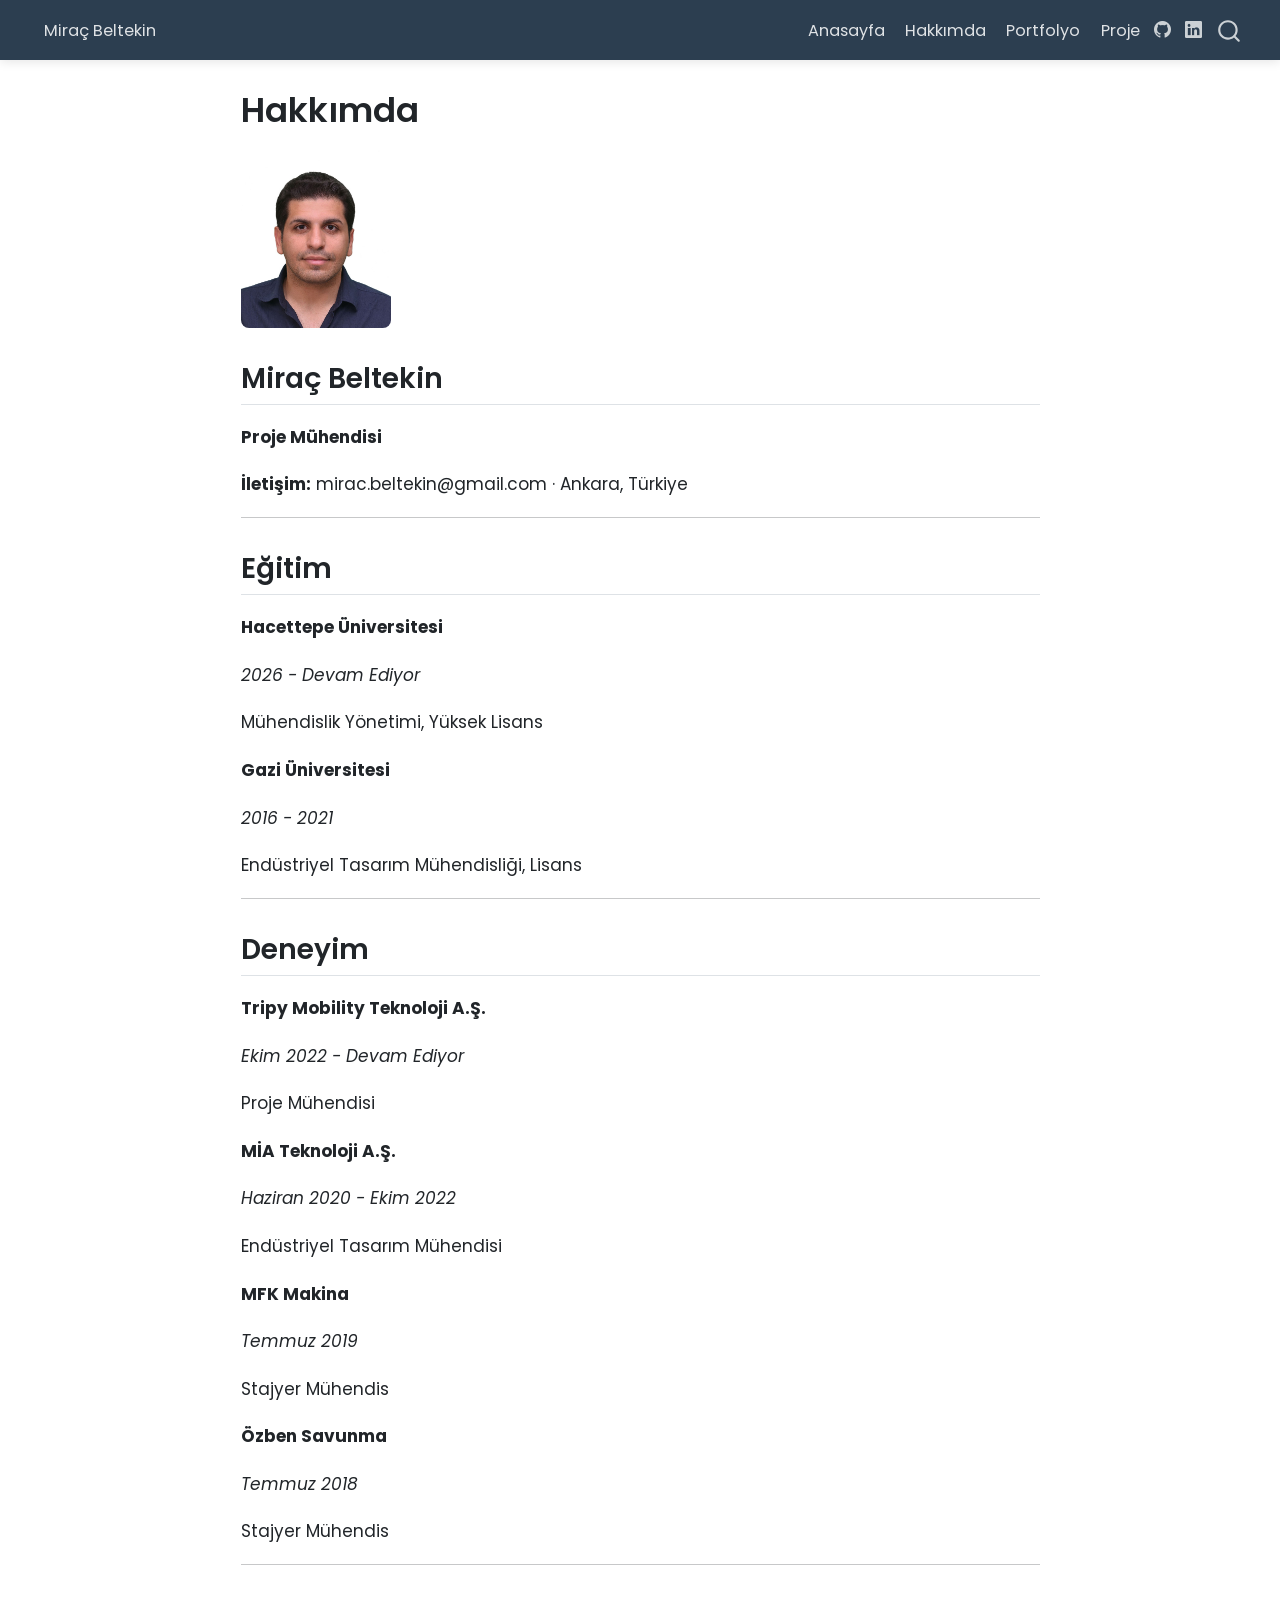
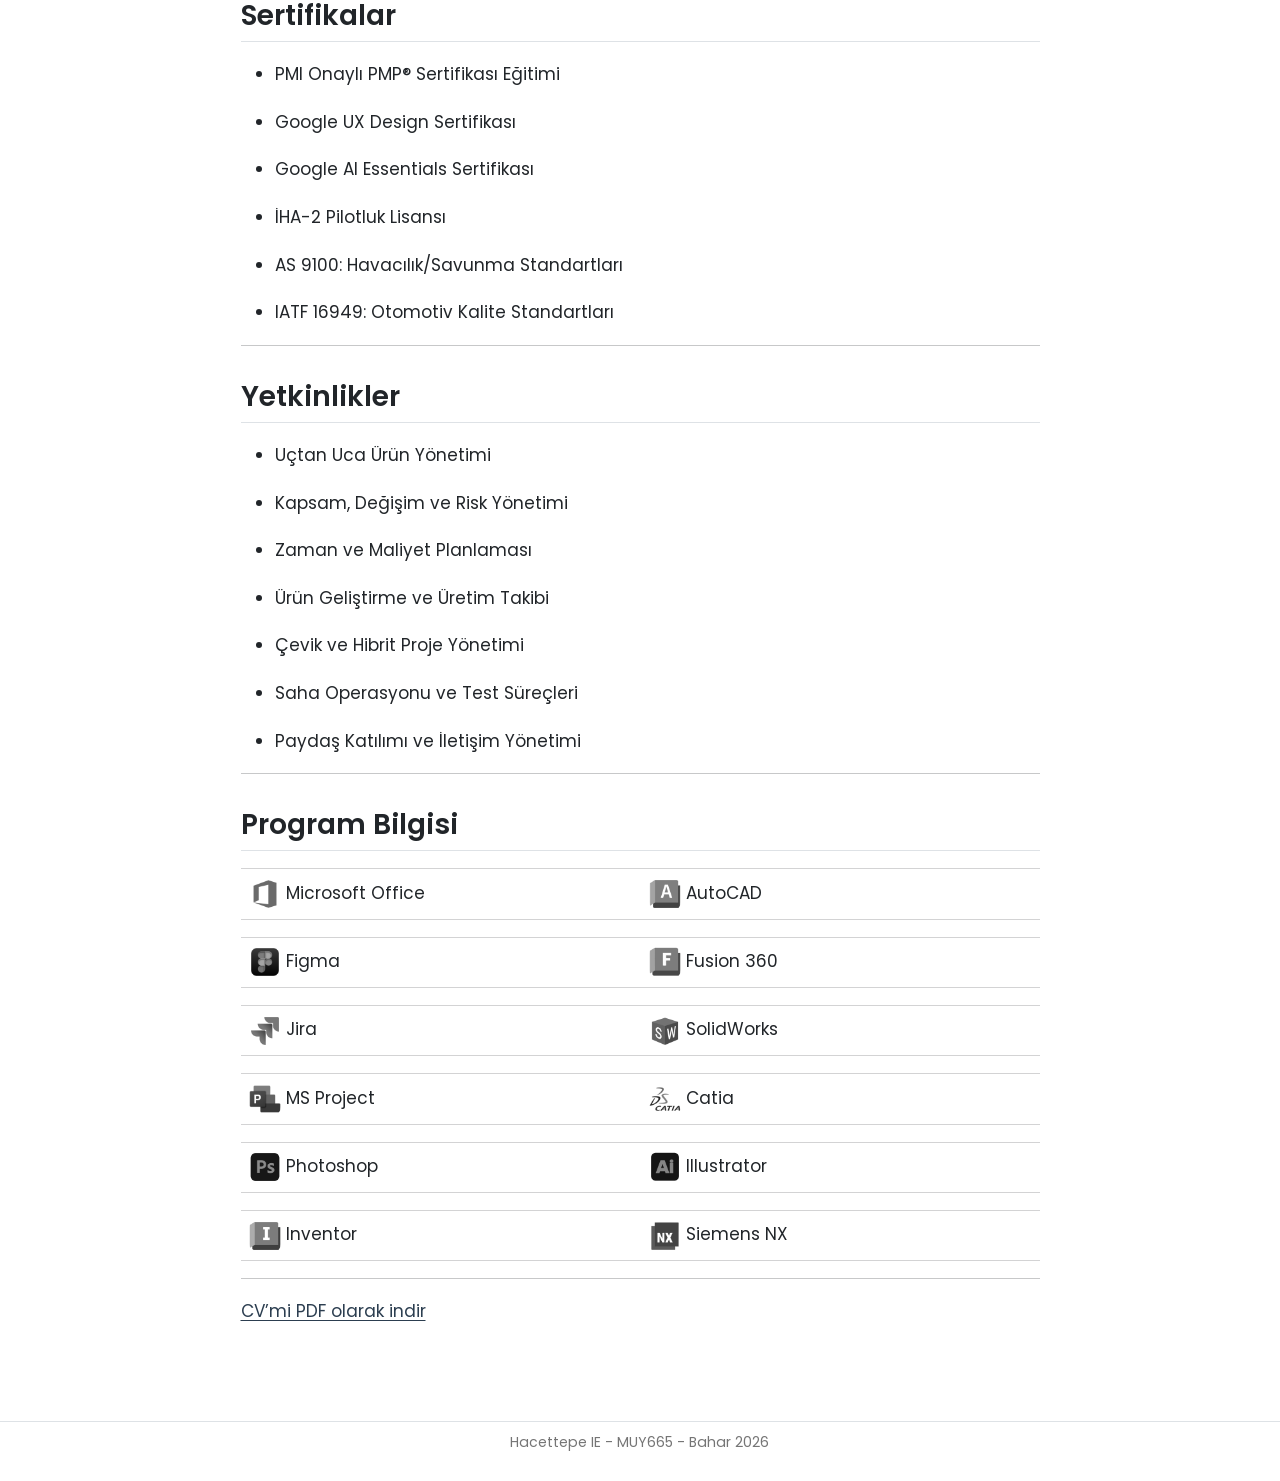
==== commit 155e5bfe: "de" ====
--- a/docs/about.html
+++ b/docs/about.html
@@ -7,7 +7,7 @@
 <meta name="viewport" content="width=device-width, initial-scale=1.0, user-scalable=yes">
 
 
-<title>about – Miraç Beltekin'in Analitik Labı</title>
+<title>Hakkımda – Miraç Beltekin</title>
 <style>
 code{white-space: pre-wrap;}
 span.smallcaps{font-variant: small-caps;}
@@ -36,14 +36,10 @@
 <script src="site_libs/quarto-html/popper.min.js"></script>
 <script src="site_libs/quarto-html/tippy.umd.min.js"></script>
 <link href="site_libs/quarto-html/tippy.css" rel="stylesheet">
-<link href="site_libs/quarto-html/quarto-syntax-highlighting-7b89279ff1a6dce999919e0e67d4d9ec.css" rel="stylesheet" class="quarto-color-scheme" id="quarto-text-highlighting-styles">
-<link href="site_libs/quarto-html/quarto-syntax-highlighting-dark-707d8167ce6003fca903bfe2be84ab7f.css" rel="stylesheet" class="quarto-color-scheme quarto-color-alternate" id="quarto-text-highlighting-styles">
-<link href="site_libs/quarto-html/quarto-syntax-highlighting-7b89279ff1a6dce999919e0e67d4d9ec.css" rel="stylesheet" class="quarto-color-scheme-extra" id="quarto-text-highlighting-styles">
+<link href="site_libs/quarto-html/quarto-syntax-highlighting-7b89279ff1a6dce999919e0e67d4d9ec.css" rel="stylesheet" id="quarto-text-highlighting-styles">
 <script src="site_libs/bootstrap/bootstrap.min.js"></script>
 <link href="site_libs/bootstrap/bootstrap-icons.css" rel="stylesheet">
-<link href="site_libs/bootstrap/bootstrap-b09ffb0c710b10090e35f4f5c8599541.min.css" rel="stylesheet" append-hash="true" class="quarto-color-scheme" id="quarto-bootstrap" data-mode="light">
-<link href="site_libs/bootstrap/bootstrap-dark-5b22ffe13dd2aa798062e3956142f8dd.min.css" rel="stylesheet" append-hash="true" class="quarto-color-scheme quarto-color-alternate" id="quarto-bootstrap" data-mode="dark">
-<link href="site_libs/bootstrap/bootstrap-b09ffb0c710b10090e35f4f5c8599541.min.css" rel="stylesheet" append-hash="true" class="quarto-color-scheme-extra" id="quarto-bootstrap" data-mode="light">
+<link href="site_libs/bootstrap/bootstrap-c91f5ecd240dbcfad33507b16abcbcec.min.css" rel="stylesheet" append-hash="true" id="quarto-bootstrap" data-mode="light">
 <script id="quarto-search-options" type="application/json">{
   "location": "navbar",
   "copy-button": false,
@@ -76,169 +72,7 @@
 <link rel="stylesheet" href="styles.css">
 </head>
 
-<body class="docked nav-fixed quarto-light"><script id="quarto-html-before-body" type="application/javascript">
-    const toggleBodyColorMode = (bsSheetEl) => {
-      const mode = bsSheetEl.getAttribute("data-mode");
-      const bodyEl = window.document.querySelector("body");
-      if (mode === "dark") {
-        bodyEl.classList.add("quarto-dark");
-        bodyEl.classList.remove("quarto-light");
-      } else {
-        bodyEl.classList.add("quarto-light");
-        bodyEl.classList.remove("quarto-dark");
-      }
-    }
-    const toggleBodyColorPrimary = () => {
-      const bsSheetEl = window.document.querySelector("link#quarto-bootstrap:not([rel=disabled-stylesheet])");
-      if (bsSheetEl) {
-        toggleBodyColorMode(bsSheetEl);
-      }
-    }
-    const setColorSchemeToggle = (alternate) => {
-      const toggles = window.document.querySelectorAll('.quarto-color-scheme-toggle');
-      for (let i=0; i < toggles.length; i++) {
-        const toggle = toggles[i];
-        if (toggle) {
-          if (alternate) {
-            toggle.classList.add("alternate");
-          } else {
-            toggle.classList.remove("alternate");
-          }
-        }
-      }
-    };
-    const toggleColorMode = (alternate) => {
-      // Switch the stylesheets
-      const primaryStylesheets = window.document.querySelectorAll('link.quarto-color-scheme:not(.quarto-color-alternate)');
-      const alternateStylesheets = window.document.querySelectorAll('link.quarto-color-scheme.quarto-color-alternate');
-      manageTransitions('#quarto-margin-sidebar .nav-link', false);
-      if (alternate) {
-        // note: dark is layered on light, we don't disable primary!
-        enableStylesheet(alternateStylesheets);
-        for (const sheetNode of alternateStylesheets) {
-          if (sheetNode.id === "quarto-bootstrap") {
-            toggleBodyColorMode(sheetNode);
-          }
-        }
-      } else {
-        disableStylesheet(alternateStylesheets);
-        enableStylesheet(primaryStylesheets)
-        toggleBodyColorPrimary();
-      }
-      manageTransitions('#quarto-margin-sidebar .nav-link', true);
-      // Switch the toggles
-      setColorSchemeToggle(alternate)
-      // Hack to workaround the fact that safari doesn't
-      // properly recolor the scrollbar when toggling (#1455)
-      if (navigator.userAgent.indexOf('Safari') > 0 && navigator.userAgent.indexOf('Chrome') == -1) {
-        manageTransitions("body", false);
-        window.scrollTo(0, 1);
-        setTimeout(() => {
-          window.scrollTo(0, 0);
-          manageTransitions("body", true);
-        }, 40);
-      }
-    }
-    const disableStylesheet = (stylesheets) => {
-      for (let i=0; i < stylesheets.length; i++) {
-        const stylesheet = stylesheets[i];
-        stylesheet.rel = 'disabled-stylesheet';
-      }
-    }
-    const enableStylesheet = (stylesheets) => {
-      for (let i=0; i < stylesheets.length; i++) {
-        const stylesheet = stylesheets[i];
-        if(stylesheet.rel !== 'stylesheet') { // for Chrome, which will still FOUC without this check
-          stylesheet.rel = 'stylesheet';
-        }
-      }
-    }
-    const manageTransitions = (selector, allowTransitions) => {
-      const els = window.document.querySelectorAll(selector);
-      for (let i=0; i < els.length; i++) {
-        const el = els[i];
-        if (allowTransitions) {
-          el.classList.remove('notransition');
-        } else {
-          el.classList.add('notransition');
-        }
-      }
-    }
-    const isFileUrl = () => {
-      return window.location.protocol === 'file:';
-    }
-    const hasAlternateSentinel = () => {
-      let styleSentinel = getColorSchemeSentinel();
-      if (styleSentinel !== null) {
-        return styleSentinel === "alternate";
-      } else {
-        return false;
-      }
-    }
-    const setStyleSentinel = (alternate) => {
-      const value = alternate ? "alternate" : "default";
-      if (!isFileUrl()) {
-        window.localStorage.setItem("quarto-color-scheme", value);
-      } else {
-        localAlternateSentinel = value;
-      }
-    }
-    const getColorSchemeSentinel = () => {
-      if (!isFileUrl()) {
-        const storageValue = window.localStorage.getItem("quarto-color-scheme");
-        return storageValue != null ? storageValue : localAlternateSentinel;
-      } else {
-        return localAlternateSentinel;
-      }
-    }
-    const toggleGiscusIfUsed = (isAlternate, darkModeDefault) => {
-      const baseTheme = document.querySelector('#giscus-base-theme')?.value ?? 'light';
-      const alternateTheme = document.querySelector('#giscus-alt-theme')?.value ?? 'dark';
-      let newTheme = '';
-      if(authorPrefersDark) {
-        newTheme = isAlternate ? baseTheme : alternateTheme;
-      } else {
-        newTheme = isAlternate ? alternateTheme : baseTheme;
-      }
-      const changeGiscusTheme = () => {
-        // From: https://github.com/giscus/giscus/issues/336
-        const sendMessage = (message) => {
-          const iframe = document.querySelector('iframe.giscus-frame');
-          if (!iframe) return;
-          iframe.contentWindow.postMessage({ giscus: message }, 'https://giscus.app');
-        }
-        sendMessage({
-          setConfig: {
-            theme: newTheme
-          }
-        });
-      }
-      const isGiscussLoaded = window.document.querySelector('iframe.giscus-frame') !== null;
-      if (isGiscussLoaded) {
-        changeGiscusTheme();
-      }
-    };
-    const authorPrefersDark = false;
-    const darkModeDefault = authorPrefersDark;
-      document.querySelector('link#quarto-text-highlighting-styles.quarto-color-scheme-extra').rel = 'disabled-stylesheet';
-      document.querySelector('link#quarto-bootstrap.quarto-color-scheme-extra').rel = 'disabled-stylesheet';
-    let localAlternateSentinel = darkModeDefault ? 'alternate' : 'default';
-    // Dark / light mode switch
-    window.quartoToggleColorScheme = () => {
-      // Read the current dark / light value
-      let toAlternate = !hasAlternateSentinel();
-      toggleColorMode(toAlternate);
-      setStyleSentinel(toAlternate);
-      toggleGiscusIfUsed(toAlternate, darkModeDefault);
-      window.dispatchEvent(new Event('resize'));
-    };
-    // Switch to dark mode if need be
-    if (hasAlternateSentinel()) {
-      toggleColorMode(true);
-    } else {
-      toggleColorMode(false);
-    }
-  </script>
+<body class="nav-fixed fullcontent quarto-light">
 
 <div id="quarto-search-results"></div>
   <header id="quarto-header" class="headroom fixed-top">
@@ -246,9 +80,6 @@
       <div class="navbar-container container-fluid">
       <div class="navbar-brand-container mx-auto">
     <a href="./index.html" class="navbar-brand navbar-brand-logo">
-    </a>
-    <a class="navbar-brand" href="./index.html">
-    <span class="navbar-title">Miraç Beltekin’in Analitik Labı</span>
     </a>
   </div>
             <div id="quarto-search" class="" title="Search"></div>
@@ -259,6 +90,12 @@
             <ul class="navbar-nav navbar-nav-scroll me-auto">
   <li class="nav-item">
     <a class="nav-link" href="./index.html"> 
+<span class="menu-text">Miraç Beltekin</span></a>
+  </li>  
+</ul>
+            <ul class="navbar-nav navbar-nav-scroll ms-auto">
+  <li class="nav-item">
+    <a class="nav-link" href="./index.html"> 
 <span class="menu-text">Anasayfa</span></a>
   </li>  
   <li class="nav-item">
@@ -266,30 +103,18 @@
 <span class="menu-text">Hakkımda</span></a>
   </li>  
   <li class="nav-item">
-    <a class="nav-link" href="./posts.html"> 
-<span class="menu-text">Gönderilerim</span></a>
+    <a class="nav-link" href="./portfolyo.html"> 
+<span class="menu-text">Portfolyo</span></a>
   </li>  
-  <li class="nav-item dropdown ">
-    <a class="nav-link dropdown-toggle" href="#" id="nav-menu-muy665-ders-çıktıları" role="link" data-bs-toggle="dropdown" aria-expanded="false">
- <span class="menu-text">MUY665 Ders Çıktıları</span>
-    </a>
-    <ul class="dropdown-menu" aria-labelledby="nav-menu-muy665-ders-çıktıları">    
-        <li>
-    <a class="dropdown-item" href="./portfolyo.html">
- <span class="dropdown-text">Ödevler</span></a>
+  <li class="nav-item">
+    <a class="nav-link" href="./proje.html"> 
+<span class="menu-text">Proje</span></a>
   </li>  
-        <li>
-    <a class="dropdown-item" href="./proje.html">
- <span class="dropdown-text">Proje</span></a>
-  </li>  
-    </ul>
-  </li>
 </ul>
           </div> <!-- /navcollapse -->
-            <div class="quarto-navbar-tools tools-wide">
+            <div class="quarto-navbar-tools">
     <a href="https://github.com/miracbeltekin" title="" class="quarto-navigation-tool px-1" aria-label=""><i class="bi bi-github"></i></a>
-    <a href="https://linkedin.com/miracbeltekin" title="" class="quarto-navigation-tool px-1" aria-label=""><i class="bi bi-linkedin"></i></a>
-  <a href="" class="quarto-color-scheme-toggle quarto-navigation-tool  px-1" onclick="window.quartoToggleColorScheme(); return false;" title="Toggle dark mode"><i class="bi"></i></a>
+    <a href="https://www.linkedin.com/in/miracbeltekin" title="" class="quarto-navigation-tool px-1" aria-label=""><i class="bi bi-linkedin"></i></a>
 </div>
       </div> <!-- /container-fluid -->
     </nav>
@@ -297,38 +122,31 @@
 <!-- content -->
 <div id="quarto-content" class="quarto-container page-columns page-rows-contents page-layout-article page-navbar">
 <!-- sidebar -->
-  <nav id="quarto-sidebar" class="sidebar collapse collapse-horizontal quarto-sidebar-collapse-item sidebar-navigation docked overflow-auto">
-    <nav id="TOC" role="doc-toc" class="toc-active">
-    <h2 id="toc-title">On this page</h2>
-   
-  <ul>
-  <li><a href="#hakkımda" id="toc-hakkımda" class="nav-link active" data-scroll-target="#hakkımda">Hakkımda</a></li>
-  <li><a href="#miraç-beltekin" id="toc-miraç-beltekin" class="nav-link" data-scroll-target="#miraç-beltekin">Miraç Beltekin</a></li>
-  <li><a href="#eğitim" id="toc-eğitim" class="nav-link" data-scroll-target="#eğitim">Eğitim</a></li>
-  <li><a href="#deneyim" id="toc-deneyim" class="nav-link" data-scroll-target="#deneyim">Deneyim</a></li>
-  <li><a href="#sertifikalar" id="toc-sertifikalar" class="nav-link" data-scroll-target="#sertifikalar">Sertifikalar</a></li>
-  <li><a href="#yetkinlikler" id="toc-yetkinlikler" class="nav-link" data-scroll-target="#yetkinlikler">Yetkinlikler</a></li>
-  <li><a href="#program-bilgisi" id="toc-program-bilgisi" class="nav-link" data-scroll-target="#program-bilgisi">Program Bilgisi</a></li>
-  </ul>
-</nav>
-</nav>
-<div id="quarto-sidebar-glass" class="quarto-sidebar-collapse-item" data-bs-toggle="collapse" data-bs-target=".quarto-sidebar-collapse-item"></div>
 <!-- margin-sidebar -->
-    <div id="quarto-margin-sidebar" class="sidebar margin-sidebar zindex-bottom">
-    </div>
+    
 <!-- main -->
-<main class="content" id="quarto-document-content"><header id="title-block-header" class="quarto-title-block"></header>
-
-
-
-
-
-<hr>
-<section id="hakkımda" class="level2">
-<h2 data-anchor-id="hakkımda">Hakkımda</h2>
-<hr>
+<main class="content" id="quarto-document-content">
+
+<header id="title-block-header" class="quarto-title-block default">
+<div class="quarto-title">
+<h1 class="title">Hakkımda</h1>
+</div>
+
+
+
+<div class="quarto-title-meta">
+
+    
+  
+    
+  </div>
+  
+
+
+</header>
+
+
 <p><img src="assets/foto.jpg" class="img-fluid" width="150"></p>
-</section>
 <section id="miraç-beltekin" class="level2">
 <h2 data-anchor-id="miraç-beltekin">Miraç Beltekin</h2>
 <p><strong>Proje Mühendisi</strong></p>
@@ -449,19 +267,6 @@
 <a onclick="window.scrollTo(0, 0); return false;" role="button" id="quarto-back-to-top"><i class="bi bi-arrow-up"></i> Back to top</a></main> <!-- /main -->
 <script id="quarto-html-after-body" type="application/javascript">
   window.document.addEventListener("DOMContentLoaded", function (event) {
-    // Ensure there is a toggle, if there isn't float one in the top right
-    if (window.document.querySelector('.quarto-color-scheme-toggle') === null) {
-      const a = window.document.createElement('a');
-      a.classList.add('top-right');
-      a.classList.add('quarto-color-scheme-toggle');
-      a.href = "";
-      a.onclick = function() { try { window.quartoToggleColorScheme(); } catch {} return false; };
-      const i = window.document.createElement("i");
-      i.classList.add('bi');
-      a.appendChild(i);
-      window.document.body.appendChild(a);
-    }
-    setColorSchemeToggle(hasAlternateSentinel())
     const isCodeAnnotation = (el) => {
       for (const clz of el.classList) {
         if (clz.startsWith('code-annotation-')) {                     
--- a/docs/styles.css
+++ b/docs/styles.css
@@ -0,0 +1,74 @@
+/* ===== FONT ===== */
+@import url('https://fonts.googleapis.com/css2?family=Poppins:wght@400;500;600;700&display=swap');
+
+body {
+  font-family: 'Poppins', sans-serif;
+  line-height: 1.8;
+}
+
+/* ===== SMOOTH SCROLL ===== */
+html {
+  scroll-behavior: smooth;
+}
+
+/* ===== NAVBAR SABİT BOYUT ===== */
+.navbar {
+  min-height: 60px;
+  max-height: 60px;
+  box-shadow: 0 2px 10px rgba(0,0,0,0.1);
+}
+
+.navbar-brand {
+  font-size: 1.2rem !important;
+  font-weight: 700;
+}
+
+.navbar .nav-link {
+  font-size: 0.95rem !important;
+}
+
+/* ===== FOTOĞRAF ===== */
+img {
+  border-radius: 8px;
+  max-width: 100%;
+}
+
+/* ===== SEÇİM RENGİ ===== */
+::selection {
+  background-color: #18bc9c;
+  color: white;
+}
+/* ===== TEMA RENGİ: YEŞİL -> LACİVERT ===== */
+:root {
+  --bs-primary: #2C3E50 !important;
+  --bs-link-color: #2C3E50 !important;
+}
+
+a {
+  color: #2C3E50;
+}
+
+a:hover {
+  color: #1a252f;
+}
+
+.nav-link.active {
+  color: #2C3E50 !important;
+}
+
+.btn-primary {
+  background-color: #2C3E50 !important;
+  border-color: #2C3E50 !important;
+}
+
+::selection {
+  background-color: #2C3E50;
+  color: white;
+}
+/* ===== MENÜ RENKLERİ SABİT ===== */
+.navbar .nav-link,
+.navbar .nav-link.active,
+.navbar .nav-link:hover,
+.navbar .nav-link:focus {
+  color: rgba(255,255,255,0.85) !important;
+}
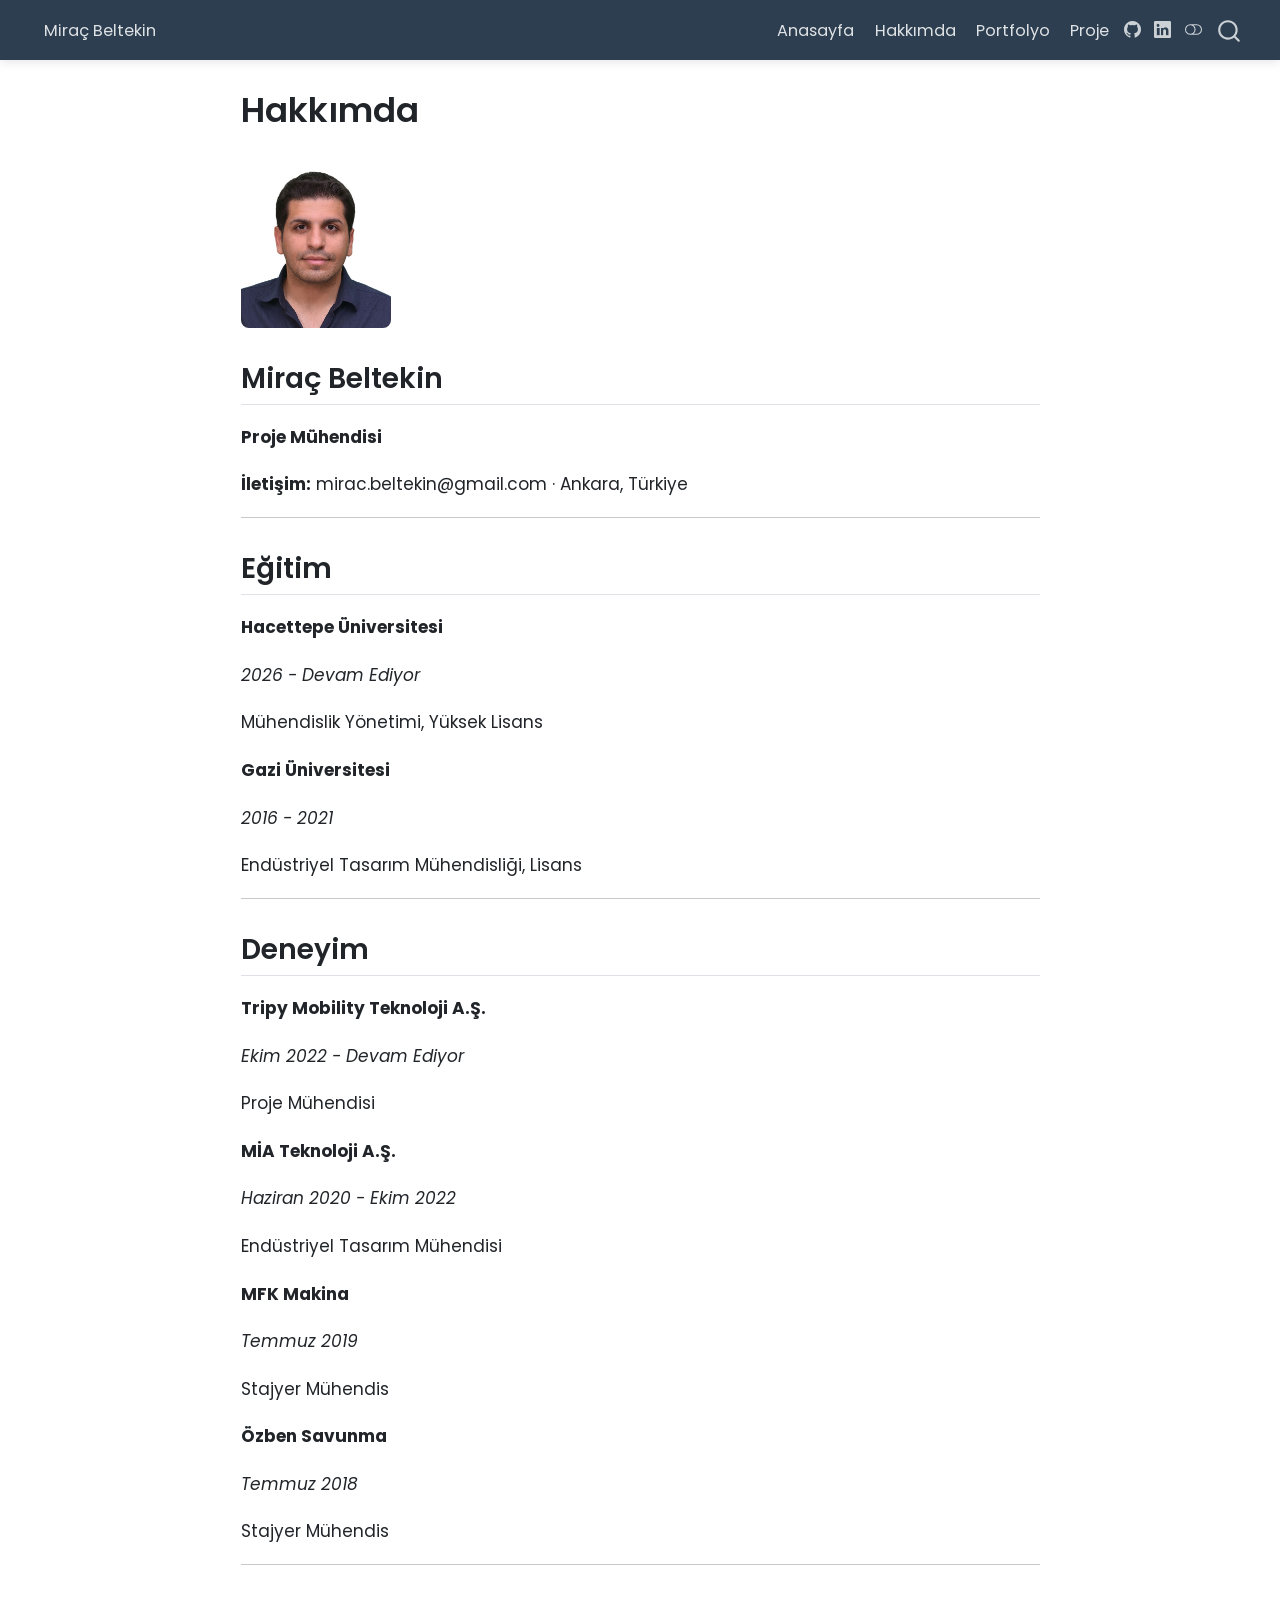
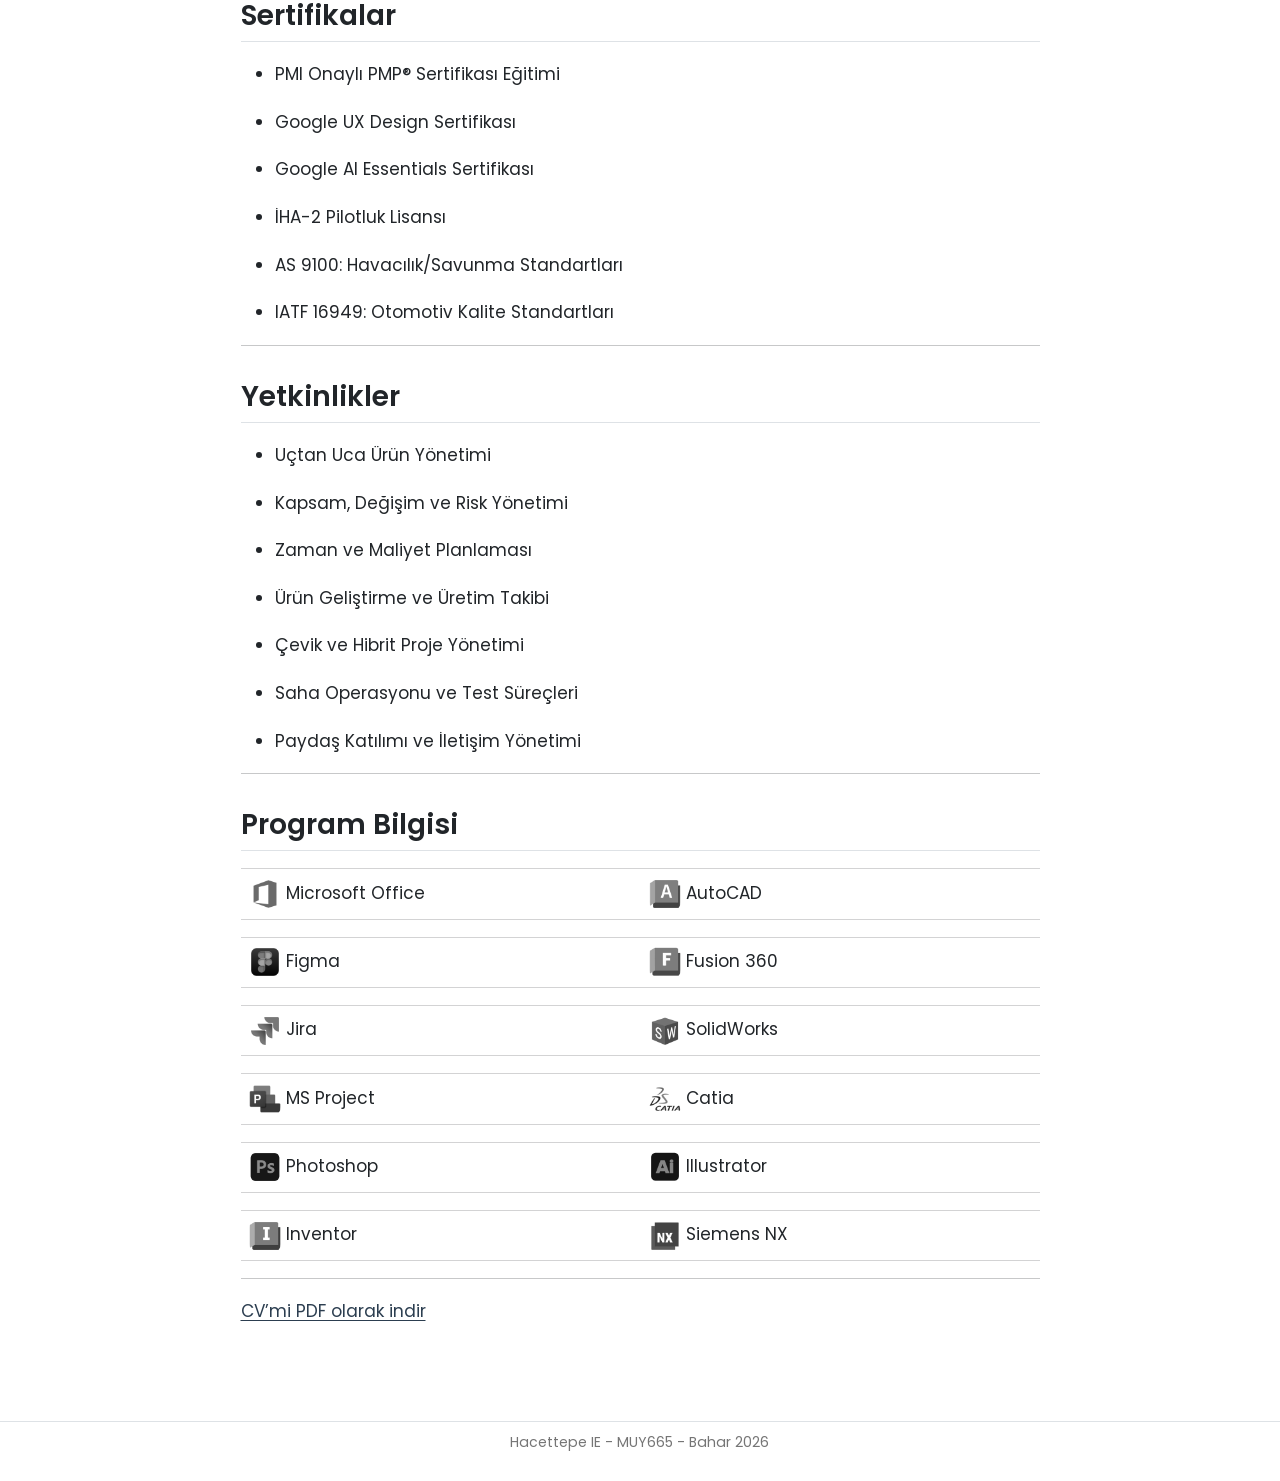
==== commit ec7d6af0: "a" ====
--- a/docs/about.html
+++ b/docs/about.html
@@ -36,10 +36,14 @@
 <script src="site_libs/quarto-html/popper.min.js"></script>
 <script src="site_libs/quarto-html/tippy.umd.min.js"></script>
 <link href="site_libs/quarto-html/tippy.css" rel="stylesheet">
-<link href="site_libs/quarto-html/quarto-syntax-highlighting-7b89279ff1a6dce999919e0e67d4d9ec.css" rel="stylesheet" id="quarto-text-highlighting-styles">
+<link href="site_libs/quarto-html/quarto-syntax-highlighting-7b89279ff1a6dce999919e0e67d4d9ec.css" rel="stylesheet" class="quarto-color-scheme" id="quarto-text-highlighting-styles">
+<link href="site_libs/quarto-html/quarto-syntax-highlighting-dark-707d8167ce6003fca903bfe2be84ab7f.css" rel="stylesheet" class="quarto-color-scheme quarto-color-alternate" id="quarto-text-highlighting-styles">
+<link href="site_libs/quarto-html/quarto-syntax-highlighting-7b89279ff1a6dce999919e0e67d4d9ec.css" rel="stylesheet" class="quarto-color-scheme-extra" id="quarto-text-highlighting-styles">
 <script src="site_libs/bootstrap/bootstrap.min.js"></script>
 <link href="site_libs/bootstrap/bootstrap-icons.css" rel="stylesheet">
-<link href="site_libs/bootstrap/bootstrap-c91f5ecd240dbcfad33507b16abcbcec.min.css" rel="stylesheet" append-hash="true" id="quarto-bootstrap" data-mode="light">
+<link href="site_libs/bootstrap/bootstrap-c91f5ecd240dbcfad33507b16abcbcec.min.css" rel="stylesheet" append-hash="true" class="quarto-color-scheme" id="quarto-bootstrap" data-mode="light">
+<link href="site_libs/bootstrap/bootstrap-dark-a36fef8c6f594d6a13d5724b75b58e17.min.css" rel="stylesheet" append-hash="true" class="quarto-color-scheme quarto-color-alternate" id="quarto-bootstrap" data-mode="dark">
+<link href="site_libs/bootstrap/bootstrap-c91f5ecd240dbcfad33507b16abcbcec.min.css" rel="stylesheet" append-hash="true" class="quarto-color-scheme-extra" id="quarto-bootstrap" data-mode="light">
 <script id="quarto-search-options" type="application/json">{
   "location": "navbar",
   "copy-button": false,
@@ -72,7 +76,169 @@
 <link rel="stylesheet" href="styles.css">
 </head>
 
-<body class="nav-fixed fullcontent quarto-light">
+<body class="nav-fixed fullcontent quarto-light"><script id="quarto-html-before-body" type="application/javascript">
+    const toggleBodyColorMode = (bsSheetEl) => {
+      const mode = bsSheetEl.getAttribute("data-mode");
+      const bodyEl = window.document.querySelector("body");
+      if (mode === "dark") {
+        bodyEl.classList.add("quarto-dark");
+        bodyEl.classList.remove("quarto-light");
+      } else {
+        bodyEl.classList.add("quarto-light");
+        bodyEl.classList.remove("quarto-dark");
+      }
+    }
+    const toggleBodyColorPrimary = () => {
+      const bsSheetEl = window.document.querySelector("link#quarto-bootstrap:not([rel=disabled-stylesheet])");
+      if (bsSheetEl) {
+        toggleBodyColorMode(bsSheetEl);
+      }
+    }
+    const setColorSchemeToggle = (alternate) => {
+      const toggles = window.document.querySelectorAll('.quarto-color-scheme-toggle');
+      for (let i=0; i < toggles.length; i++) {
+        const toggle = toggles[i];
+        if (toggle) {
+          if (alternate) {
+            toggle.classList.add("alternate");
+          } else {
+            toggle.classList.remove("alternate");
+          }
+        }
+      }
+    };
+    const toggleColorMode = (alternate) => {
+      // Switch the stylesheets
+      const primaryStylesheets = window.document.querySelectorAll('link.quarto-color-scheme:not(.quarto-color-alternate)');
+      const alternateStylesheets = window.document.querySelectorAll('link.quarto-color-scheme.quarto-color-alternate');
+      manageTransitions('#quarto-margin-sidebar .nav-link', false);
+      if (alternate) {
+        // note: dark is layered on light, we don't disable primary!
+        enableStylesheet(alternateStylesheets);
+        for (const sheetNode of alternateStylesheets) {
+          if (sheetNode.id === "quarto-bootstrap") {
+            toggleBodyColorMode(sheetNode);
+          }
+        }
+      } else {
+        disableStylesheet(alternateStylesheets);
+        enableStylesheet(primaryStylesheets)
+        toggleBodyColorPrimary();
+      }
+      manageTransitions('#quarto-margin-sidebar .nav-link', true);
+      // Switch the toggles
+      setColorSchemeToggle(alternate)
+      // Hack to workaround the fact that safari doesn't
+      // properly recolor the scrollbar when toggling (#1455)
+      if (navigator.userAgent.indexOf('Safari') > 0 && navigator.userAgent.indexOf('Chrome') == -1) {
+        manageTransitions("body", false);
+        window.scrollTo(0, 1);
+        setTimeout(() => {
+          window.scrollTo(0, 0);
+          manageTransitions("body", true);
+        }, 40);
+      }
+    }
+    const disableStylesheet = (stylesheets) => {
+      for (let i=0; i < stylesheets.length; i++) {
+        const stylesheet = stylesheets[i];
+        stylesheet.rel = 'disabled-stylesheet';
+      }
+    }
+    const enableStylesheet = (stylesheets) => {
+      for (let i=0; i < stylesheets.length; i++) {
+        const stylesheet = stylesheets[i];
+        if(stylesheet.rel !== 'stylesheet') { // for Chrome, which will still FOUC without this check
+          stylesheet.rel = 'stylesheet';
+        }
+      }
+    }
+    const manageTransitions = (selector, allowTransitions) => {
+      const els = window.document.querySelectorAll(selector);
+      for (let i=0; i < els.length; i++) {
+        const el = els[i];
+        if (allowTransitions) {
+          el.classList.remove('notransition');
+        } else {
+          el.classList.add('notransition');
+        }
+      }
+    }
+    const isFileUrl = () => {
+      return window.location.protocol === 'file:';
+    }
+    const hasAlternateSentinel = () => {
+      let styleSentinel = getColorSchemeSentinel();
+      if (styleSentinel !== null) {
+        return styleSentinel === "alternate";
+      } else {
+        return false;
+      }
+    }
+    const setStyleSentinel = (alternate) => {
+      const value = alternate ? "alternate" : "default";
+      if (!isFileUrl()) {
+        window.localStorage.setItem("quarto-color-scheme", value);
+      } else {
+        localAlternateSentinel = value;
+      }
+    }
+    const getColorSchemeSentinel = () => {
+      if (!isFileUrl()) {
+        const storageValue = window.localStorage.getItem("quarto-color-scheme");
+        return storageValue != null ? storageValue : localAlternateSentinel;
+      } else {
+        return localAlternateSentinel;
+      }
+    }
+    const toggleGiscusIfUsed = (isAlternate, darkModeDefault) => {
+      const baseTheme = document.querySelector('#giscus-base-theme')?.value ?? 'light';
+      const alternateTheme = document.querySelector('#giscus-alt-theme')?.value ?? 'dark';
+      let newTheme = '';
+      if(authorPrefersDark) {
+        newTheme = isAlternate ? baseTheme : alternateTheme;
+      } else {
+        newTheme = isAlternate ? alternateTheme : baseTheme;
+      }
+      const changeGiscusTheme = () => {
+        // From: https://github.com/giscus/giscus/issues/336
+        const sendMessage = (message) => {
+          const iframe = document.querySelector('iframe.giscus-frame');
+          if (!iframe) return;
+          iframe.contentWindow.postMessage({ giscus: message }, 'https://giscus.app');
+        }
+        sendMessage({
+          setConfig: {
+            theme: newTheme
+          }
+        });
+      }
+      const isGiscussLoaded = window.document.querySelector('iframe.giscus-frame') !== null;
+      if (isGiscussLoaded) {
+        changeGiscusTheme();
+      }
+    };
+    const authorPrefersDark = false;
+    const darkModeDefault = authorPrefersDark;
+      document.querySelector('link#quarto-text-highlighting-styles.quarto-color-scheme-extra').rel = 'disabled-stylesheet';
+      document.querySelector('link#quarto-bootstrap.quarto-color-scheme-extra').rel = 'disabled-stylesheet';
+    let localAlternateSentinel = darkModeDefault ? 'alternate' : 'default';
+    // Dark / light mode switch
+    window.quartoToggleColorScheme = () => {
+      // Read the current dark / light value
+      let toAlternate = !hasAlternateSentinel();
+      toggleColorMode(toAlternate);
+      setStyleSentinel(toAlternate);
+      toggleGiscusIfUsed(toAlternate, darkModeDefault);
+      window.dispatchEvent(new Event('resize'));
+    };
+    // Switch to dark mode if need be
+    if (hasAlternateSentinel()) {
+      toggleColorMode(true);
+    } else {
+      toggleColorMode(false);
+    }
+  </script>
 
 <div id="quarto-search-results"></div>
   <header id="quarto-header" class="headroom fixed-top">
@@ -112,9 +278,10 @@
   </li>  
 </ul>
           </div> <!-- /navcollapse -->
-            <div class="quarto-navbar-tools">
+            <div class="quarto-navbar-tools tools-wide">
     <a href="https://github.com/miracbeltekin" title="" class="quarto-navigation-tool px-1" aria-label=""><i class="bi bi-github"></i></a>
     <a href="https://www.linkedin.com/in/miracbeltekin" title="" class="quarto-navigation-tool px-1" aria-label=""><i class="bi bi-linkedin"></i></a>
+  <a href="" class="quarto-color-scheme-toggle quarto-navigation-tool  px-1" onclick="window.quartoToggleColorScheme(); return false;" title="Toggle dark mode"><i class="bi"></i></a>
 </div>
       </div> <!-- /container-fluid -->
     </nav>
@@ -126,6 +293,7 @@
     
 <!-- main -->
 <main class="content" id="quarto-document-content">
+
 
 <header id="title-block-header" class="quarto-title-block default">
 <div class="quarto-title">
@@ -267,6 +435,19 @@
 <a onclick="window.scrollTo(0, 0); return false;" role="button" id="quarto-back-to-top"><i class="bi bi-arrow-up"></i> Back to top</a></main> <!-- /main -->
 <script id="quarto-html-after-body" type="application/javascript">
   window.document.addEventListener("DOMContentLoaded", function (event) {
+    // Ensure there is a toggle, if there isn't float one in the top right
+    if (window.document.querySelector('.quarto-color-scheme-toggle') === null) {
+      const a = window.document.createElement('a');
+      a.classList.add('top-right');
+      a.classList.add('quarto-color-scheme-toggle');
+      a.href = "";
+      a.onclick = function() { try { window.quartoToggleColorScheme(); } catch {} return false; };
+      const i = window.document.createElement("i");
+      i.classList.add('bi');
+      a.appendChild(i);
+      window.document.body.appendChild(a);
+    }
+    setColorSchemeToggle(hasAlternateSentinel())
     const isCodeAnnotation = (el) => {
       for (const clz of el.classList) {
         if (clz.startsWith('code-annotation-')) {                     
--- a/docs/site_libs/quarto-html/quarto-syntax-highlighting-dark-707d8167ce6003fca903bfe2be84ab7f.css
+++ b/docs/site_libs/quarto-html/quarto-syntax-highlighting-dark-707d8167ce6003fca903bfe2be84ab7f.css
@@ -0,0 +1,219 @@
+/* quarto syntax highlight colors */
+:root {
+  --quarto-hl-al-color: #f07178;
+  --quarto-hl-an-color: #d4d0ab;
+  --quarto-hl-at-color: #00e0e0;
+  --quarto-hl-bn-color: #d4d0ab;
+  --quarto-hl-bu-color: #abe338;
+  --quarto-hl-ch-color: #abe338;
+  --quarto-hl-co-color: #f8f8f2;
+  --quarto-hl-cv-color: #ffd700;
+  --quarto-hl-cn-color: #ffd700;
+  --quarto-hl-cf-color: #ffa07a;
+  --quarto-hl-dt-color: #ffa07a;
+  --quarto-hl-dv-color: #d4d0ab;
+  --quarto-hl-do-color: #f8f8f2;
+  --quarto-hl-er-color: #f07178;
+  --quarto-hl-ex-color: #00e0e0;
+  --quarto-hl-fl-color: #d4d0ab;
+  --quarto-hl-fu-color: #ffa07a;
+  --quarto-hl-im-color: #abe338;
+  --quarto-hl-in-color: #d4d0ab;
+  --quarto-hl-kw-color: #ffa07a;
+  --quarto-hl-op-color: #ffa07a;
+  --quarto-hl-ot-color: #00e0e0;
+  --quarto-hl-pp-color: #dcc6e0;
+  --quarto-hl-re-color: #00e0e0;
+  --quarto-hl-sc-color: #abe338;
+  --quarto-hl-ss-color: #abe338;
+  --quarto-hl-st-color: #abe338;
+  --quarto-hl-va-color: #00e0e0;
+  --quarto-hl-vs-color: #abe338;
+  --quarto-hl-wa-color: #dcc6e0;
+}
+
+/* other quarto variables */
+:root {
+  --quarto-font-monospace: SFMono-Regular, Menlo, Monaco, Consolas, "Liberation Mono", "Courier New", monospace;
+}
+
+/* syntax highlight based on Pandoc's rules */
+pre > code.sourceCode > span {
+  color: #f8f8f2;
+}
+
+code.sourceCode > span {
+  color: #f8f8f2;
+}
+
+div.sourceCode,
+div.sourceCode pre.sourceCode {
+  color: #f8f8f2;
+}
+
+/* Normal */
+code span {
+  color: #f8f8f2;
+}
+
+/* Alert */
+code span.al {
+  color: #f07178;
+}
+
+/* Annotation */
+code span.an {
+  color: #d4d0ab;
+}
+
+/* Attribute */
+code span.at {
+  color: #00e0e0;
+}
+
+/* BaseN */
+code span.bn {
+  color: #d4d0ab;
+}
+
+/* BuiltIn */
+code span.bu {
+  color: #abe338;
+}
+
+/* ControlFlow */
+code span.cf {
+  font-weight: bold;
+  color: #ffa07a;
+}
+
+/* Char */
+code span.ch {
+  color: #abe338;
+}
+
+/* Constant */
+code span.cn {
+  color: #ffd700;
+}
+
+/* Comment */
+code span.co {
+  font-style: italic;
+  color: #f8f8f2;
+}
+
+/* CommentVar */
+code span.cv {
+  color: #ffd700;
+}
+
+/* Documentation */
+code span.do {
+  color: #f8f8f2;
+}
+
+/* DataType */
+code span.dt {
+  color: #ffa07a;
+}
+
+/* DecVal */
+code span.dv {
+  color: #d4d0ab;
+}
+
+/* Error */
+code span.er {
+  color: #f07178;
+  text-decoration: underline;
+}
+
+/* Extension */
+code span.ex {
+  font-weight: bold;
+  color: #00e0e0;
+}
+
+/* Float */
+code span.fl {
+  color: #d4d0ab;
+}
+
+/* Function */
+code span.fu {
+  color: #ffa07a;
+}
+
+/* Import */
+code span.im {
+  color: #abe338;
+}
+
+/* Information */
+code span.in {
+  color: #d4d0ab;
+}
+
+/* Keyword */
+code span.kw {
+  font-weight: bold;
+  color: #ffa07a;
+}
+
+/* Operator */
+code span.op {
+  color: #ffa07a;
+}
+
+/* Other */
+code span.ot {
+  color: #00e0e0;
+}
+
+/* Preprocessor */
+code span.pp {
+  color: #dcc6e0;
+}
+
+/* RegionMarker */
+code span.re {
+  background-color: #f8f8f2;
+  color: #00e0e0;
+}
+
+/* SpecialChar */
+code span.sc {
+  color: #abe338;
+}
+
+/* SpecialString */
+code span.ss {
+  color: #abe338;
+}
+
+/* String */
+code span.st {
+  color: #abe338;
+}
+
+/* Variable */
+code span.va {
+  color: #00e0e0;
+}
+
+/* VerbatimString */
+code span.vs {
+  color: #abe338;
+}
+
+/* Warning */
+code span.wa {
+  color: #dcc6e0;
+}
+
+.prevent-inlining {
+  content: "</";
+}
+
+/*# sourceMappingURL=f5ab3bb6f5ded8da9f12dd3a91d3da26.css.map */
--- a/docs/styles.css
+++ b/docs/styles.css
@@ -71,4 +71,18 @@
 .navbar .nav-link:hover,
 .navbar .nav-link:focus {
   color: rgba(255,255,255,0.85) !important;
+}
+/* ===== DARK MODE ===== */
+[data-bs-theme="dark"] .navbar .nav-link,
+[data-bs-theme="dark"] .navbar .nav-link.active,
+[data-bs-theme="dark"] .navbar .nav-link:hover {
+  color: rgba(255,255,255,0.85) !important;
+}
+
+[data-bs-theme="dark"] a {
+  color: #5dade2;
+}
+
+[data-bs-theme="dark"] a:hover {
+  color: #85c1e9;
 }
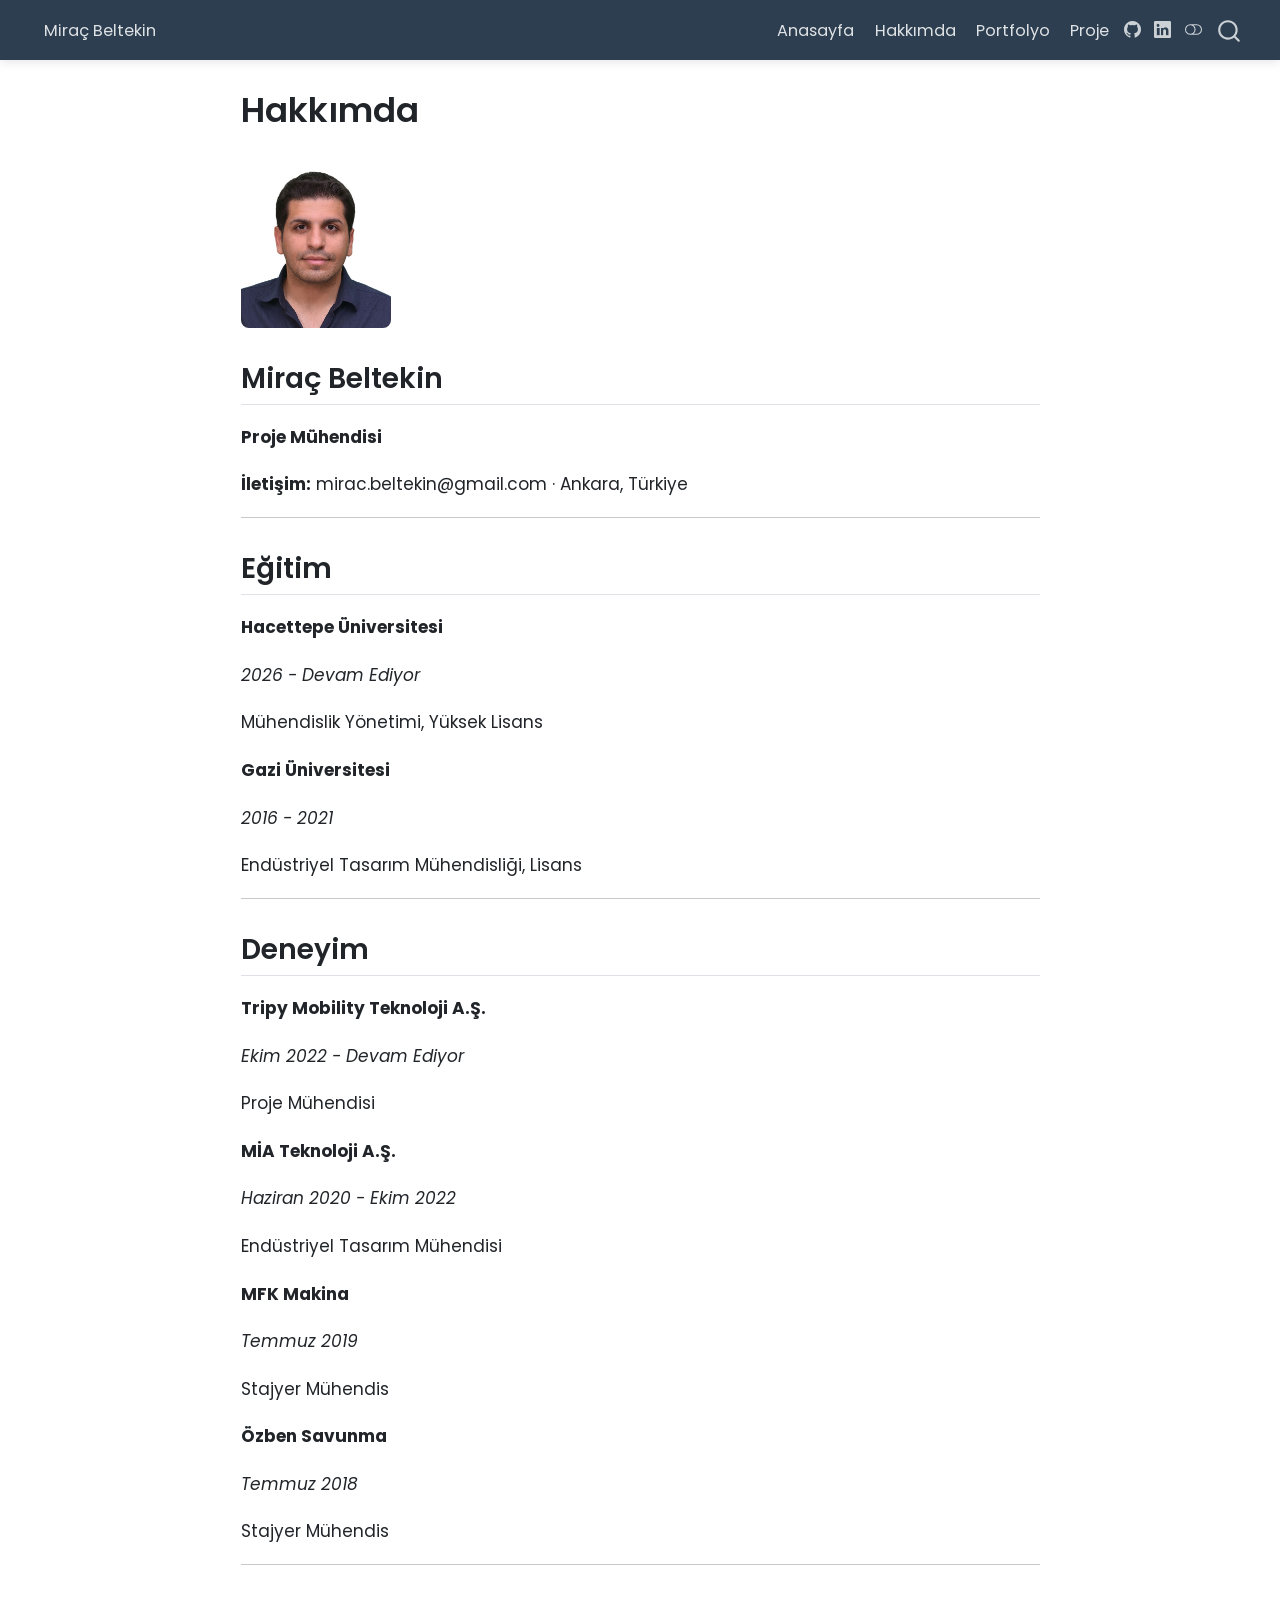
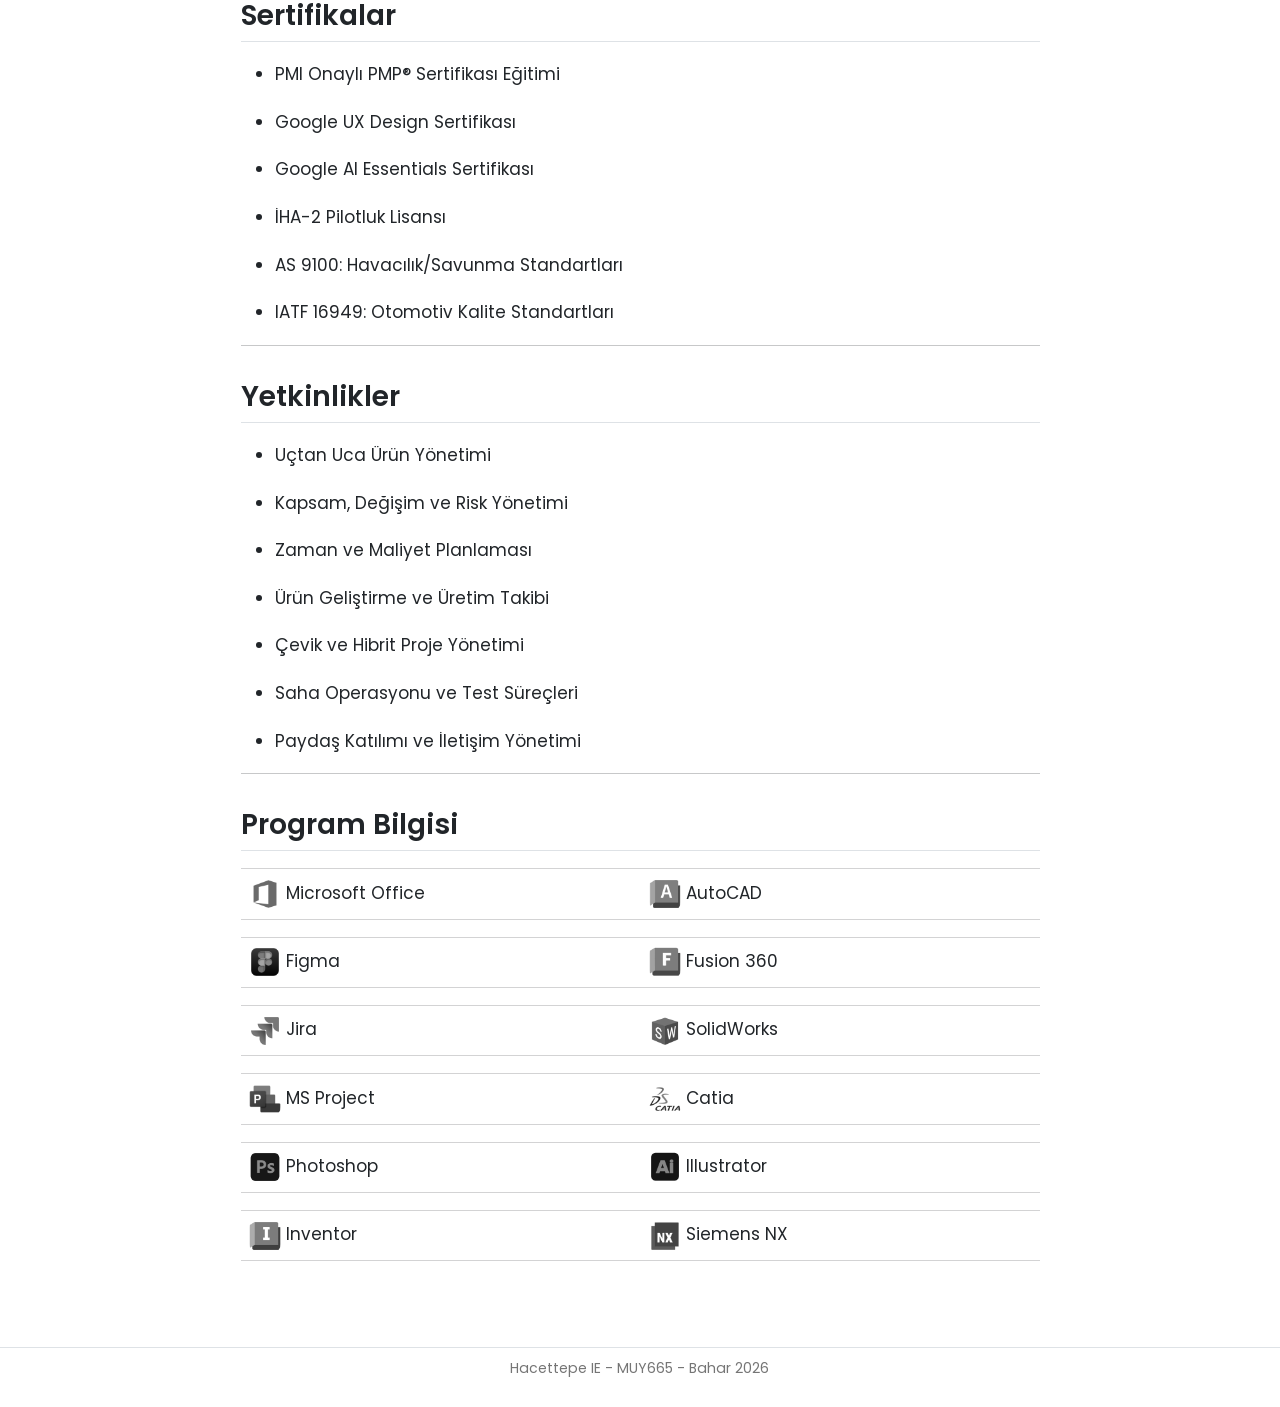
==== commit 15a1c1d5: "son son" ====
--- a/docs/about.html
+++ b/docs/about.html
@@ -426,8 +426,6 @@
 </tr>
 </tbody>
 </table>
-<hr>
-<p><strong><a href="assets/Mirac-Beltekin-CV.pdf">CV’mi PDF olarak indir</a></strong></p>
 
 
 </section>
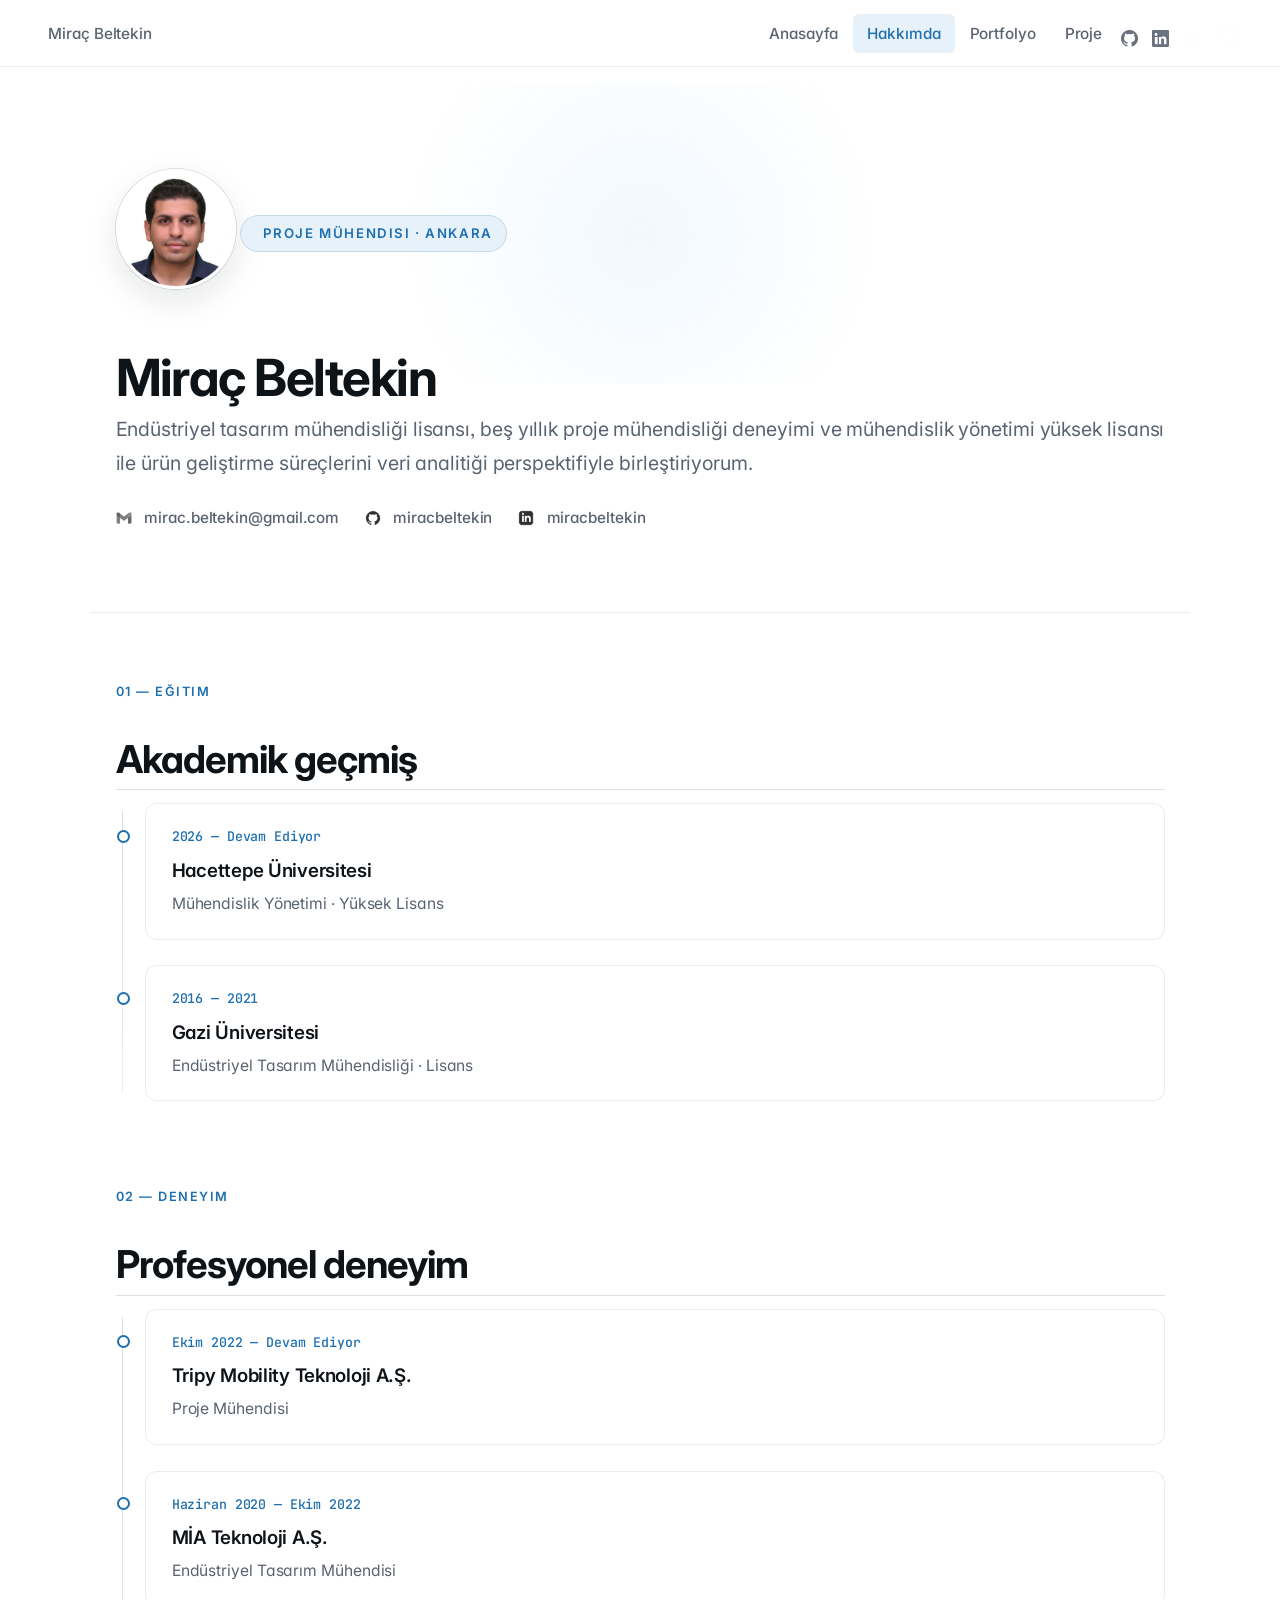
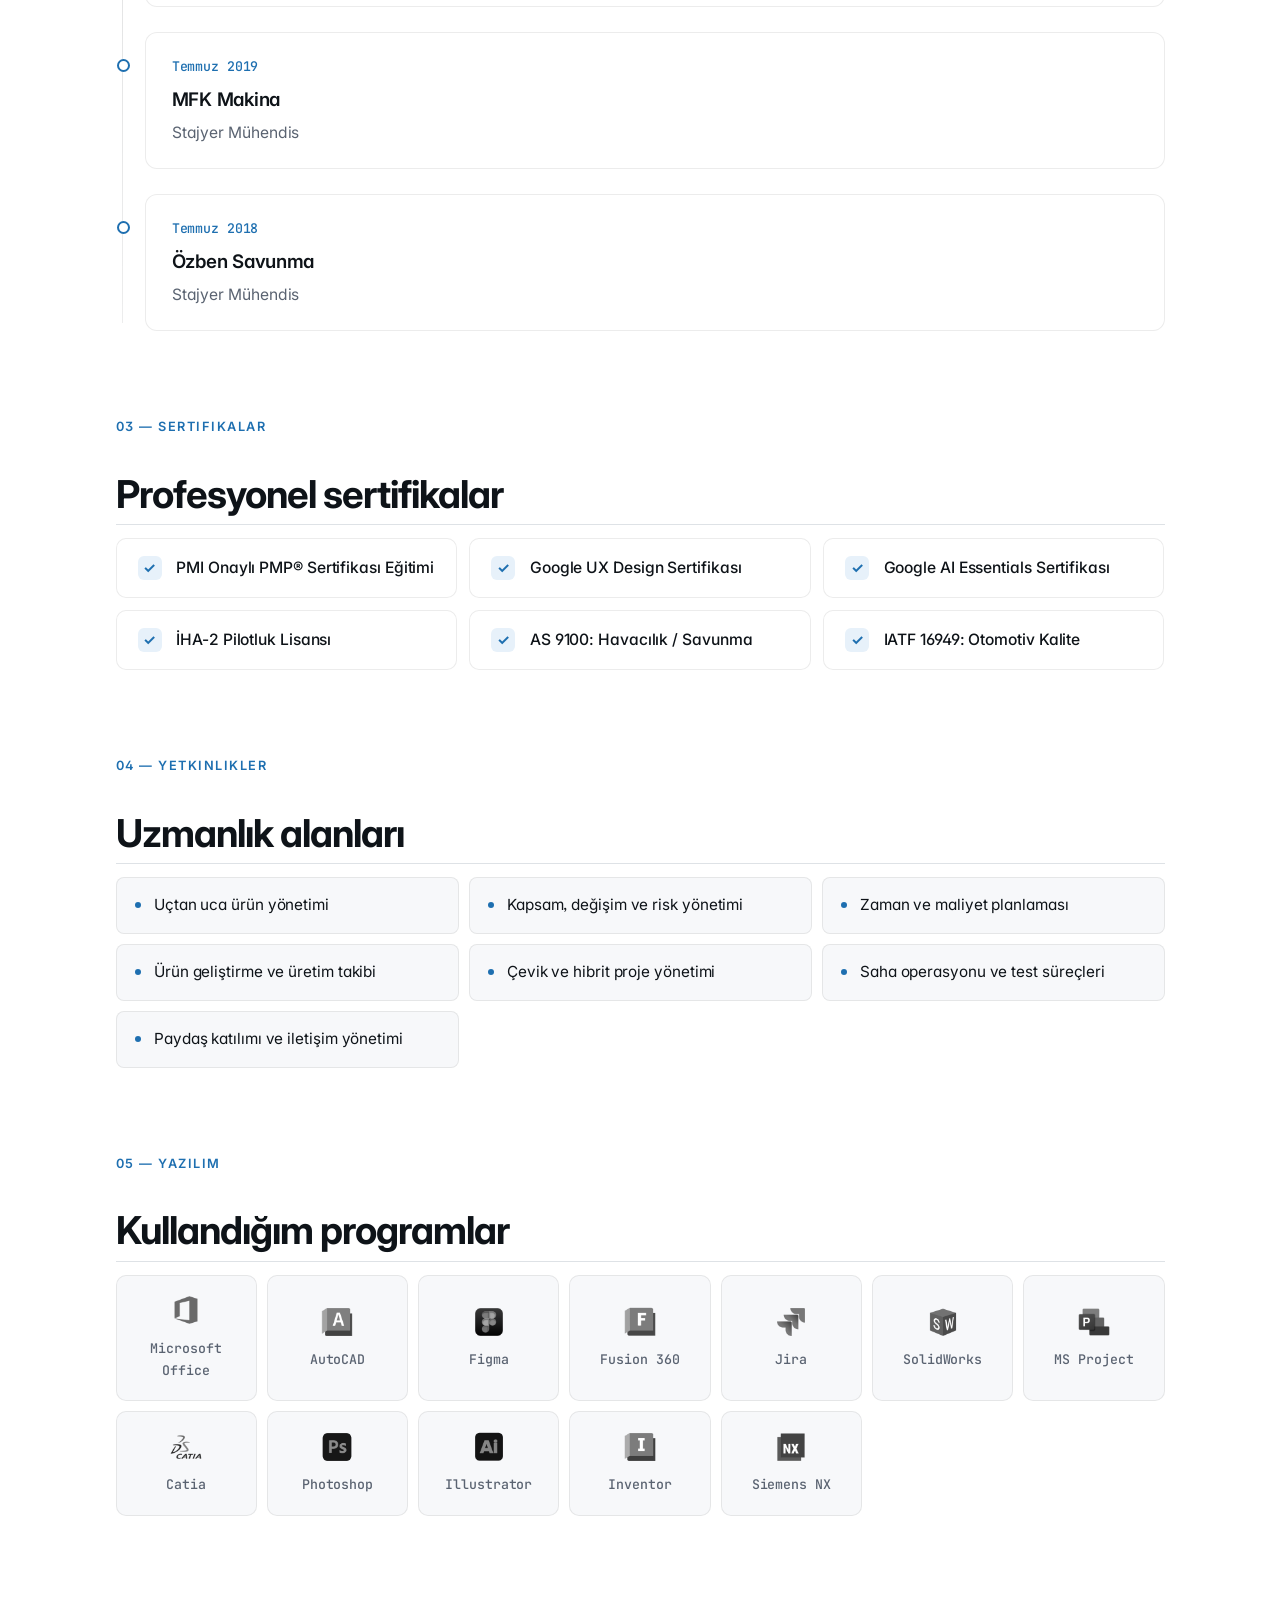
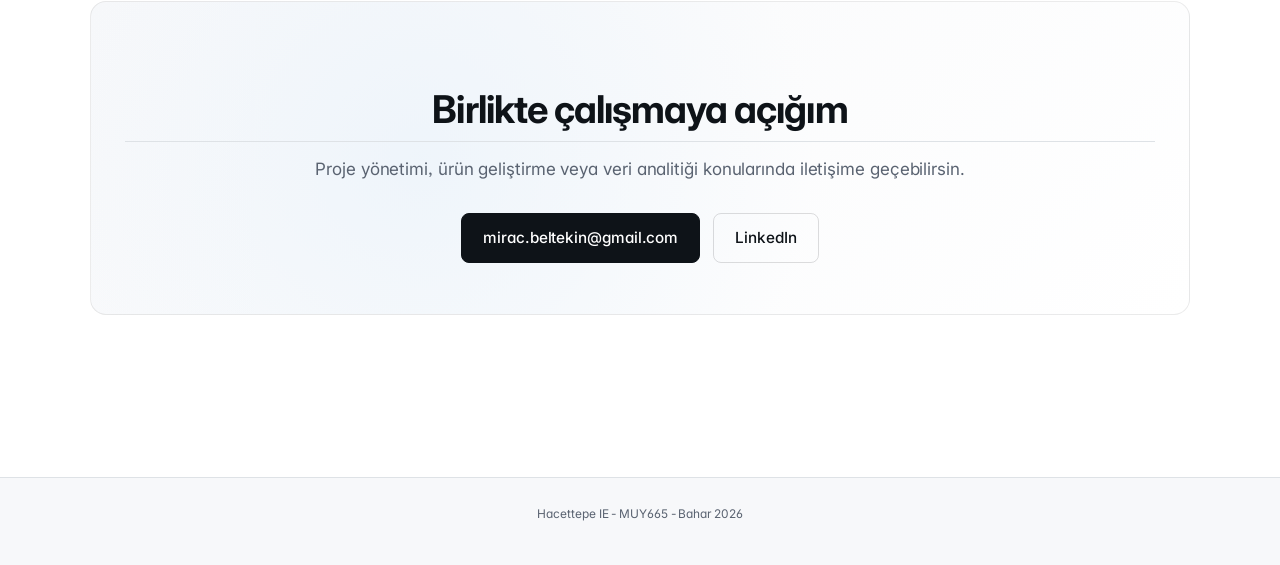
==== commit 50f0099b: "Publish Quarto website" ====
--- a/docs/about.html
+++ b/docs/about.html
@@ -7,7 +7,7 @@
 <meta name="viewport" content="width=device-width, initial-scale=1.0, user-scalable=yes">
 
 
-<title>Hakkımda – Miraç Beltekin</title>
+<title>Hakkımda — Miraç Beltekin – Miraç Beltekin</title>
 <style>
 code{white-space: pre-wrap;}
 span.smallcaps{font-variant: small-caps;}
@@ -36,14 +36,14 @@
 <script src="site_libs/quarto-html/popper.min.js"></script>
 <script src="site_libs/quarto-html/tippy.umd.min.js"></script>
 <link href="site_libs/quarto-html/tippy.css" rel="stylesheet">
-<link href="site_libs/quarto-html/quarto-syntax-highlighting-7b89279ff1a6dce999919e0e67d4d9ec.css" rel="stylesheet" class="quarto-color-scheme" id="quarto-text-highlighting-styles">
-<link href="site_libs/quarto-html/quarto-syntax-highlighting-dark-707d8167ce6003fca903bfe2be84ab7f.css" rel="stylesheet" class="quarto-color-scheme quarto-color-alternate" id="quarto-text-highlighting-styles">
-<link href="site_libs/quarto-html/quarto-syntax-highlighting-7b89279ff1a6dce999919e0e67d4d9ec.css" rel="stylesheet" class="quarto-color-scheme-extra" id="quarto-text-highlighting-styles">
+<link href="site_libs/quarto-html/quarto-syntax-highlighting-a425a419d6522238ae657ca8d5d3a314.css" rel="stylesheet" class="quarto-color-scheme" id="quarto-text-highlighting-styles">
+<link href="site_libs/quarto-html/quarto-syntax-highlighting-dark-e5bba8a28a05f695a76c67d8a4808fa1.css" rel="stylesheet" class="quarto-color-scheme quarto-color-alternate" id="quarto-text-highlighting-styles">
+<link href="site_libs/quarto-html/quarto-syntax-highlighting-a425a419d6522238ae657ca8d5d3a314.css" rel="stylesheet" class="quarto-color-scheme-extra" id="quarto-text-highlighting-styles">
 <script src="site_libs/bootstrap/bootstrap.min.js"></script>
 <link href="site_libs/bootstrap/bootstrap-icons.css" rel="stylesheet">
-<link href="site_libs/bootstrap/bootstrap-c91f5ecd240dbcfad33507b16abcbcec.min.css" rel="stylesheet" append-hash="true" class="quarto-color-scheme" id="quarto-bootstrap" data-mode="light">
-<link href="site_libs/bootstrap/bootstrap-dark-a36fef8c6f594d6a13d5724b75b58e17.min.css" rel="stylesheet" append-hash="true" class="quarto-color-scheme quarto-color-alternate" id="quarto-bootstrap" data-mode="dark">
-<link href="site_libs/bootstrap/bootstrap-c91f5ecd240dbcfad33507b16abcbcec.min.css" rel="stylesheet" append-hash="true" class="quarto-color-scheme-extra" id="quarto-bootstrap" data-mode="light">
+<link href="site_libs/bootstrap/bootstrap-eda457b745002d7037759823bf31afa2.min.css" rel="stylesheet" append-hash="true" class="quarto-color-scheme" id="quarto-bootstrap" data-mode="light">
+<link href="site_libs/bootstrap/bootstrap-dark-a53d96ce127c4a1194338858e7fd4acb.min.css" rel="stylesheet" append-hash="true" class="quarto-color-scheme quarto-color-alternate" id="quarto-bootstrap" data-mode="dark">
+<link href="site_libs/bootstrap/bootstrap-eda457b745002d7037759823bf31afa2.min.css" rel="stylesheet" append-hash="true" class="quarto-color-scheme-extra" id="quarto-bootstrap" data-mode="light">
 <script id="quarto-search-options" type="application/json">{
   "location": "navbar",
   "copy-button": false,
@@ -71,12 +71,16 @@
     "search-label": "Search"
   }
 }</script>
+<style>
+  #title-block-header { display: none !important; }
+  main.content { padding-top: 0 !important; }
+</style>
 
 
 <link rel="stylesheet" href="styles.css">
 </head>
 
-<body class="nav-fixed fullcontent quarto-light"><script id="quarto-html-before-body" type="application/javascript">
+<body class="nav-fixed quarto-light"><script id="quarto-html-before-body" type="application/javascript">
     const toggleBodyColorMode = (bsSheetEl) => {
       const mode = bsSheetEl.getAttribute("data-mode");
       const bodyEl = window.document.querySelector("body");
@@ -287,148 +291,207 @@
     </nav>
 </header>
 <!-- content -->
-<div id="quarto-content" class="quarto-container page-columns page-rows-contents page-layout-article page-navbar">
+<div id="quarto-content" class="quarto-container page-columns page-rows-contents page-layout-full page-navbar">
 <!-- sidebar -->
 <!-- margin-sidebar -->
     
 <!-- main -->
-<main class="content" id="quarto-document-content">
-
-
-<header id="title-block-header" class="quarto-title-block default">
-<div class="quarto-title">
-<h1 class="title">Hakkımda</h1>
-</div>
-
-
-
-<div class="quarto-title-meta">
-
-    
-  
-    
-  </div>
-  
-
-
-</header>
-
-
-<p><img src="assets/foto.jpg" class="img-fluid" width="150"></p>
-<section id="miraç-beltekin" class="level2">
-<h2 data-anchor-id="miraç-beltekin">Miraç Beltekin</h2>
-<p><strong>Proje Mühendisi</strong></p>
-<p><strong>İletişim:</strong> mirac.beltekin@gmail.com · Ankara, Türkiye</p>
-<hr>
+<main class="content column-page" id="quarto-document-content"><header id="title-block-header" class="quarto-title-block"></header>
+
+
+
+
+
+<!-- ========== PROFİL HERO ========== -->
+<section class="profile-hero">
+  <div class="profile-photo-wrap">
+    <img src="assets/foto.jpg" alt="Miraç Beltekin" class="profile-photo">
+  </div>
+  <div class="profile-role-label">
+    <span class="hero-label-dot"></span>
+    Proje Mühendisi · Ankara
+  </div>
+  <h1 class="profile-name">Miraç Beltekin</h1>
+  <p class="profile-tagline">
+    Endüstriyel tasarım mühendisliği lisansı, beş yıllık proje mühendisliği deneyimi ve mühendislik yönetimi yüksek lisansı ile ürün geliştirme süreçlerini veri analitiği perspektifiyle birleştiriyorum.
+  </p>
+  <div class="profile-meta">
+    <span class="profile-meta-item">
+      <img src="assets/icons/gmail.png" alt="E-posta">
+      <a href="mailto:mirac.beltekin@gmail.com">mirac.beltekin@gmail.com</a>
+    </span>
+    <span class="profile-meta-item">
+      <img src="assets/icons/github.png" alt="GitHub">
+      <a href="https://github.com/miracbeltekin" target="_blank">miracbeltekin</a>
+    </span>
+    <span class="profile-meta-item">
+      <img src="assets/icons/likedin.png" alt="LinkedIn">
+      <a href="https://www.linkedin.com/in/miracbeltekin" target="_blank">miracbeltekin</a>
+    </span>
+  </div>
 </section>
-<section id="eğitim" class="level2">
-<h2 data-anchor-id="eğitim">Eğitim</h2>
-<p><strong>Hacettepe Üniversitesi</strong></p>
-<p><em>2026 - Devam Ediyor</em></p>
-<p>Mühendislik Yönetimi, Yüksek Lisans</p>
-<p><strong>Gazi Üniversitesi</strong></p>
-<p><em>2016 - 2021</em></p>
-<p>Endüstriyel Tasarım Mühendisliği, Lisans</p>
-<hr>
+
+<!-- ========== EĞİTİM ========== -->
+<section class="section-wrap">
+  <span class="section-label">01 — Eğitim</span>
+  <h2 class="section-title">Akademik geçmiş</h2>
+
+  <div class="timeline">
+
+    <div class="timeline-item">
+      <div class="timeline-period">2026 — Devam Ediyor</div>
+      <div class="timeline-title">Hacettepe Üniversitesi</div>
+      <div class="timeline-subtitle">Mühendislik Yönetimi · Yüksek Lisans</div>
+    </div>
+
+    <div class="timeline-item">
+      <div class="timeline-period">2016 — 2021</div>
+      <div class="timeline-title">Gazi Üniversitesi</div>
+      <div class="timeline-subtitle">Endüstriyel Tasarım Mühendisliği · Lisans</div>
+    </div>
+
+  </div>
 </section>
-<section id="deneyim" class="level2">
-<h2 data-anchor-id="deneyim">Deneyim</h2>
-<p><strong>Tripy Mobility Teknoloji A.Ş.</strong></p>
-<p><em>Ekim 2022 - Devam Ediyor</em></p>
-<p>Proje Mühendisi</p>
-<p><strong>MİA Teknoloji A.Ş.</strong></p>
-<p><em>Haziran 2020 - Ekim 2022</em></p>
-<p>Endüstriyel Tasarım Mühendisi</p>
-<p><strong>MFK Makina</strong></p>
-<p><em>Temmuz 2019</em></p>
-<p>Stajyer Mühendis</p>
-<p><strong>Özben Savunma</strong></p>
-<p><em>Temmuz 2018</em></p>
-<p>Stajyer Mühendis</p>
-<hr>
+
+<!-- ========== DENEYİM ========== -->
+<section class="section-wrap">
+  <span class="section-label">02 — Deneyim</span>
+  <h2 class="section-title">Profesyonel deneyim</h2>
+
+  <div class="timeline">
+
+    <div class="timeline-item">
+      <div class="timeline-period">Ekim 2022 — Devam Ediyor</div>
+      <div class="timeline-title">Tripy Mobility Teknoloji A.Ş.</div>
+      <div class="timeline-subtitle">Proje Mühendisi</div>
+    </div>
+
+    <div class="timeline-item">
+      <div class="timeline-period">Haziran 2020 — Ekim 2022</div>
+      <div class="timeline-title">MİA Teknoloji A.Ş.</div>
+      <div class="timeline-subtitle">Endüstriyel Tasarım Mühendisi</div>
+    </div>
+
+    <div class="timeline-item">
+      <div class="timeline-period">Temmuz 2019</div>
+      <div class="timeline-title">MFK Makina</div>
+      <div class="timeline-subtitle">Stajyer Mühendis</div>
+    </div>
+
+    <div class="timeline-item">
+      <div class="timeline-period">Temmuz 2018</div>
+      <div class="timeline-title">Özben Savunma</div>
+      <div class="timeline-subtitle">Stajyer Mühendis</div>
+    </div>
+
+  </div>
 </section>
-<section id="sertifikalar" class="level2">
-<h2 data-anchor-id="sertifikalar">Sertifikalar</h2>
-<ul>
-<li><p>PMI Onaylı PMP® Sertifikası Eğitimi</p></li>
-<li><p>Google UX Design Sertifikası</p></li>
-<li><p>Google AI Essentials Sertifikası</p></li>
-<li><p>İHA-2 Pilotluk Lisansı</p></li>
-<li><p>AS 9100: Havacılık/Savunma Standartları</p></li>
-<li><p>IATF 16949: Otomotiv Kalite Standartları</p></li>
-</ul>
-<hr>
+
+<!-- ========== SERTİFİKALAR ========== -->
+<section class="section-wrap">
+  <span class="section-label">03 — Sertifikalar</span>
+  <h2 class="section-title">Profesyonel sertifikalar</h2>
+
+  <div class="cert-grid">
+    <div class="cert-item">PMI Onaylı PMP® Sertifikası Eğitimi</div>
+    <div class="cert-item">Google UX Design Sertifikası</div>
+    <div class="cert-item">Google AI Essentials Sertifikası</div>
+    <div class="cert-item">İHA-2 Pilotluk Lisansı</div>
+    <div class="cert-item">AS 9100: Havacılık / Savunma</div>
+    <div class="cert-item">IATF 16949: Otomotiv Kalite</div>
+  </div>
 </section>
-<section id="yetkinlikler" class="level2">
-<h2 data-anchor-id="yetkinlikler">Yetkinlikler</h2>
-<ul>
-<li><p>Uçtan Uca Ürün Yönetimi</p></li>
-<li><p>Kapsam, Değişim ve Risk Yönetimi</p></li>
-<li><p>Zaman ve Maliyet Planlaması</p></li>
-<li><p>Ürün Geliştirme ve Üretim Takibi</p></li>
-<li><p>Çevik ve Hibrit Proje Yönetimi</p></li>
-<li><p>Saha Operasyonu ve Test Süreçleri</p></li>
-<li><p>Paydaş Katılımı ve İletişim Yönetimi</p></li>
-</ul>
-<hr>
+
+<!-- ========== YETKİNLİKLER ========== -->
+<section class="section-wrap">
+  <span class="section-label">04 — Yetkinlikler</span>
+  <h2 class="section-title">Uzmanlık alanları</h2>
+
+  <div class="skill-grid">
+    <div class="skill-item">Uçtan uca ürün yönetimi</div>
+    <div class="skill-item">Kapsam, değişim ve risk yönetimi</div>
+    <div class="skill-item">Zaman ve maliyet planlaması</div>
+    <div class="skill-item">Ürün geliştirme ve üretim takibi</div>
+    <div class="skill-item">Çevik ve hibrit proje yönetimi</div>
+    <div class="skill-item">Saha operasyonu ve test süreçleri</div>
+    <div class="skill-item">Paydaş katılımı ve iletişim yönetimi</div>
+  </div>
 </section>
-<section id="program-bilgisi" class="level2">
-<h2 data-anchor-id="program-bilgisi">Program Bilgisi</h2>
-<table class="caption-top table">
-<colgroup>
-<col style="width: 50%">
-<col style="width: 50%">
-</colgroup>
-<tbody>
-<tr class="odd">
-<td style="text-align: left;"><img src="assets/icons/office.png" class="img-fluid" width="32"> Microsoft Office</td>
-<td style="text-align: left;"><img src="assets/icons/autocad.png" class="img-fluid" width="32"> AutoCAD</td>
-</tr>
-<tr class="even">
-<td style="text-align: left;"></td>
-<td style="text-align: left;"></td>
-</tr>
-<tr class="odd">
-<td style="text-align: left;"><img src="assets/icons/figma.png" class="img-fluid" width="32"> Figma</td>
-<td style="text-align: left;"><img src="assets/icons/fusion360.png" class="img-fluid" width="32"> Fusion 360</td>
-</tr>
-<tr class="even">
-<td style="text-align: left;"></td>
-<td style="text-align: left;"></td>
-</tr>
-<tr class="odd">
-<td style="text-align: left;"><img src="assets/icons/jira.png" class="img-fluid" width="32"> Jira</td>
-<td style="text-align: left;"><img src="assets/icons/solidworks.png" class="img-fluid" width="32"> SolidWorks</td>
-</tr>
-<tr class="even">
-<td style="text-align: left;"></td>
-<td style="text-align: left;"></td>
-</tr>
-<tr class="odd">
-<td style="text-align: left;"><img src="assets/icons/msproject.png" class="img-fluid" width="32"> MS Project</td>
-<td style="text-align: left;"><img src="assets/icons/catia.png" class="img-fluid" width="32"> Catia</td>
-</tr>
-<tr class="even">
-<td style="text-align: left;"></td>
-<td style="text-align: left;"></td>
-</tr>
-<tr class="odd">
-<td style="text-align: left;"><img src="assets/icons/photoshop.png" class="img-fluid" width="32"> Photoshop</td>
-<td style="text-align: left;"><img src="assets/icons/illustrator.png" class="img-fluid" width="32"> Illustrator</td>
-</tr>
-<tr class="even">
-<td style="text-align: left;"></td>
-<td style="text-align: left;"></td>
-</tr>
-<tr class="odd">
-<td style="text-align: left;"><img src="assets/icons/inventor.png" class="img-fluid" width="32"> Inventor</td>
-<td style="text-align: left;"><img src="assets/icons/siemens-nx.png" class="img-fluid" width="32"> Siemens NX</td>
-</tr>
-</tbody>
-</table>
-
-
+
+<!-- ========== PROGRAM BİLGİSİ — İKONLU ========== -->
+<section class="section-wrap">
+  <span class="section-label">05 — Yazılım</span>
+  <h2 class="section-title">Kullandığım programlar</h2>
+
+  <div class="software-grid">
+    <div class="software-item">
+      <img src="assets/icons/office.png" alt="Microsoft Office">
+      Microsoft Office
+    </div>
+    <div class="software-item">
+      <img src="assets/icons/autocad.png" alt="AutoCAD">
+      AutoCAD
+    </div>
+    <div class="software-item">
+      <img src="assets/icons/figma.png" alt="Figma">
+      Figma
+    </div>
+    <div class="software-item">
+      <img src="assets/icons/fusion360.png" alt="Fusion 360">
+      Fusion 360
+    </div>
+    <div class="software-item">
+      <img src="assets/icons/jira.png" alt="Jira">
+      Jira
+    </div>
+    <div class="software-item">
+      <img src="assets/icons/solidworks.png" alt="SolidWorks">
+      SolidWorks
+    </div>
+    <div class="software-item">
+      <img src="assets/icons/msproject.png" alt="MS Project">
+      MS Project
+    </div>
+    <div class="software-item">
+      <img src="assets/icons/catia.png" alt="Catia">
+      Catia
+    </div>
+    <div class="software-item">
+      <img src="assets/icons/photoshop.png" alt="Photoshop">
+      Photoshop
+    </div>
+    <div class="software-item">
+      <img src="assets/icons/illustrator.png" alt="Illustrator">
+      Illustrator
+    </div>
+    <div class="software-item">
+      <img src="assets/icons/inventor.png" alt="Inventor">
+      Inventor
+    </div>
+    <div class="software-item">
+      <img src="assets/icons/siemens-nx.png" alt="Siemens NX">
+      Siemens NX
+    </div>
+  </div>
 </section>
+
+<!-- ========== CTA ========== -->
+<section class="cta-band">
+  <h2 class="cta-title">Birlikte çalışmaya açığım</h2>
+  <p class="cta-subtitle">
+    Proje yönetimi, ürün geliştirme veya veri analitiği konularında iletişime geçebilirsin.
+  </p>
+  <div class="cta-actions">
+    <a href="mailto:mirac.beltekin@gmail.com" class="btn-bogaz">
+      mirac.beltekin@gmail.com
+    </a>
+    <a href="https://www.linkedin.com/in/miracbeltekin" class="btn-ghost" target="_blank">
+      LinkedIn
+    </a>
+  </div>
+</section>
+
+
 
 <a onclick="window.scrollTo(0, 0); return false;" role="button" id="quarto-back-to-top"><i class="bi bi-arrow-up"></i> Back to top</a></main> <!-- /main -->
 <script id="quarto-html-after-body" type="application/javascript">
--- a/docs/site_libs/quarto-html/quarto-syntax-highlighting-a425a419d6522238ae657ca8d5d3a314.css
+++ b/docs/site_libs/quarto-html/quarto-syntax-highlighting-a425a419d6522238ae657ca8d5d3a314.css
@@ -0,0 +1,236 @@
+/* quarto syntax highlight colors */
+:root {
+  --quarto-hl-ot-color: #003B4F;
+  --quarto-hl-at-color: #657422;
+  --quarto-hl-ss-color: #20794D;
+  --quarto-hl-an-color: #5E5E5E;
+  --quarto-hl-fu-color: #4758AB;
+  --quarto-hl-st-color: #20794D;
+  --quarto-hl-cf-color: #003B4F;
+  --quarto-hl-op-color: #5E5E5E;
+  --quarto-hl-er-color: #AD0000;
+  --quarto-hl-bn-color: #AD0000;
+  --quarto-hl-al-color: #AD0000;
+  --quarto-hl-va-color: #111111;
+  --quarto-hl-bu-color: inherit;
+  --quarto-hl-ex-color: inherit;
+  --quarto-hl-pp-color: #AD0000;
+  --quarto-hl-in-color: #5E5E5E;
+  --quarto-hl-vs-color: #20794D;
+  --quarto-hl-wa-color: #5E5E5E;
+  --quarto-hl-do-color: #5E5E5E;
+  --quarto-hl-im-color: #00769E;
+  --quarto-hl-ch-color: #20794D;
+  --quarto-hl-dt-color: #AD0000;
+  --quarto-hl-fl-color: #AD0000;
+  --quarto-hl-co-color: #5E5E5E;
+  --quarto-hl-cv-color: #5E5E5E;
+  --quarto-hl-cn-color: #8f5902;
+  --quarto-hl-sc-color: #5E5E5E;
+  --quarto-hl-dv-color: #AD0000;
+  --quarto-hl-kw-color: #003B4F;
+}
+
+/* other quarto variables */
+:root {
+  --quarto-font-monospace: "JetBrains Mono", ui-monospace, monospace;
+}
+
+/* syntax highlight based on Pandoc's rules */
+pre > code.sourceCode > span {
+  color: #003B4F;
+}
+
+code.sourceCode > span {
+  color: #003B4F;
+}
+
+div.sourceCode,
+div.sourceCode pre.sourceCode {
+  color: #003B4F;
+}
+
+/* Normal */
+code span {
+  color: #003B4F;
+}
+
+/* Alert */
+code span.al {
+  color: #AD0000;
+  font-style: inherit;
+}
+
+/* Annotation */
+code span.an {
+  color: #5E5E5E;
+  font-style: inherit;
+}
+
+/* Attribute */
+code span.at {
+  color: #657422;
+  font-style: inherit;
+}
+
+/* BaseN */
+code span.bn {
+  color: #AD0000;
+  font-style: inherit;
+}
+
+/* BuiltIn */
+code span.bu {
+  font-style: inherit;
+}
+
+/* ControlFlow */
+code span.cf {
+  color: #003B4F;
+  font-weight: bold;
+  font-style: inherit;
+}
+
+/* Char */
+code span.ch {
+  color: #20794D;
+  font-style: inherit;
+}
+
+/* Constant */
+code span.cn {
+  color: #8f5902;
+  font-style: inherit;
+}
+
+/* Comment */
+code span.co {
+  color: #5E5E5E;
+  font-style: inherit;
+}
+
+/* CommentVar */
+code span.cv {
+  color: #5E5E5E;
+  font-style: italic;
+}
+
+/* Documentation */
+code span.do {
+  color: #5E5E5E;
+  font-style: italic;
+}
+
+/* DataType */
+code span.dt {
+  color: #AD0000;
+  font-style: inherit;
+}
+
+/* DecVal */
+code span.dv {
+  color: #AD0000;
+  font-style: inherit;
+}
+
+/* Error */
+code span.er {
+  color: #AD0000;
+  font-style: inherit;
+}
+
+/* Extension */
+code span.ex {
+  font-style: inherit;
+}
+
+/* Float */
+code span.fl {
+  color: #AD0000;
+  font-style: inherit;
+}
+
+/* Function */
+code span.fu {
+  color: #4758AB;
+  font-style: inherit;
+}
+
+/* Import */
+code span.im {
+  color: #00769E;
+  font-style: inherit;
+}
+
+/* Information */
+code span.in {
+  color: #5E5E5E;
+  font-style: inherit;
+}
+
+/* Keyword */
+code span.kw {
+  color: #003B4F;
+  font-weight: bold;
+  font-style: inherit;
+}
+
+/* Operator */
+code span.op {
+  color: #5E5E5E;
+  font-style: inherit;
+}
+
+/* Other */
+code span.ot {
+  color: #003B4F;
+  font-style: inherit;
+}
+
+/* Preprocessor */
+code span.pp {
+  color: #AD0000;
+  font-style: inherit;
+}
+
+/* SpecialChar */
+code span.sc {
+  color: #5E5E5E;
+  font-style: inherit;
+}
+
+/* SpecialString */
+code span.ss {
+  color: #20794D;
+  font-style: inherit;
+}
+
+/* String */
+code span.st {
+  color: #20794D;
+  font-style: inherit;
+}
+
+/* Variable */
+code span.va {
+  color: #111111;
+  font-style: inherit;
+}
+
+/* VerbatimString */
+code span.vs {
+  color: #20794D;
+  font-style: inherit;
+}
+
+/* Warning */
+code span.wa {
+  color: #5E5E5E;
+  font-style: italic;
+}
+
+.prevent-inlining {
+  content: "</";
+}
+
+/*# sourceMappingURL=4a7d022cbccc97afadf4d233eae673d0.css.map */
--- a/docs/site_libs/quarto-html/quarto-syntax-highlighting-dark-e5bba8a28a05f695a76c67d8a4808fa1.css
+++ b/docs/site_libs/quarto-html/quarto-syntax-highlighting-dark-e5bba8a28a05f695a76c67d8a4808fa1.css
@@ -0,0 +1,219 @@
+/* quarto syntax highlight colors */
+:root {
+  --quarto-hl-al-color: #f07178;
+  --quarto-hl-an-color: #d4d0ab;
+  --quarto-hl-at-color: #00e0e0;
+  --quarto-hl-bn-color: #d4d0ab;
+  --quarto-hl-bu-color: #abe338;
+  --quarto-hl-ch-color: #abe338;
+  --quarto-hl-co-color: #f8f8f2;
+  --quarto-hl-cv-color: #ffd700;
+  --quarto-hl-cn-color: #ffd700;
+  --quarto-hl-cf-color: #ffa07a;
+  --quarto-hl-dt-color: #ffa07a;
+  --quarto-hl-dv-color: #d4d0ab;
+  --quarto-hl-do-color: #f8f8f2;
+  --quarto-hl-er-color: #f07178;
+  --quarto-hl-ex-color: #00e0e0;
+  --quarto-hl-fl-color: #d4d0ab;
+  --quarto-hl-fu-color: #ffa07a;
+  --quarto-hl-im-color: #abe338;
+  --quarto-hl-in-color: #d4d0ab;
+  --quarto-hl-kw-color: #ffa07a;
+  --quarto-hl-op-color: #ffa07a;
+  --quarto-hl-ot-color: #00e0e0;
+  --quarto-hl-pp-color: #dcc6e0;
+  --quarto-hl-re-color: #00e0e0;
+  --quarto-hl-sc-color: #abe338;
+  --quarto-hl-ss-color: #abe338;
+  --quarto-hl-st-color: #abe338;
+  --quarto-hl-va-color: #00e0e0;
+  --quarto-hl-vs-color: #abe338;
+  --quarto-hl-wa-color: #dcc6e0;
+}
+
+/* other quarto variables */
+:root {
+  --quarto-font-monospace: "JetBrains Mono", ui-monospace, monospace;
+}
+
+/* syntax highlight based on Pandoc's rules */
+pre > code.sourceCode > span {
+  color: #f8f8f2;
+}
+
+code.sourceCode > span {
+  color: #f8f8f2;
+}
+
+div.sourceCode,
+div.sourceCode pre.sourceCode {
+  color: #f8f8f2;
+}
+
+/* Normal */
+code span {
+  color: #f8f8f2;
+}
+
+/* Alert */
+code span.al {
+  color: #f07178;
+}
+
+/* Annotation */
+code span.an {
+  color: #d4d0ab;
+}
+
+/* Attribute */
+code span.at {
+  color: #00e0e0;
+}
+
+/* BaseN */
+code span.bn {
+  color: #d4d0ab;
+}
+
+/* BuiltIn */
+code span.bu {
+  color: #abe338;
+}
+
+/* ControlFlow */
+code span.cf {
+  font-weight: bold;
+  color: #ffa07a;
+}
+
+/* Char */
+code span.ch {
+  color: #abe338;
+}
+
+/* Constant */
+code span.cn {
+  color: #ffd700;
+}
+
+/* Comment */
+code span.co {
+  font-style: italic;
+  color: #f8f8f2;
+}
+
+/* CommentVar */
+code span.cv {
+  color: #ffd700;
+}
+
+/* Documentation */
+code span.do {
+  color: #f8f8f2;
+}
+
+/* DataType */
+code span.dt {
+  color: #ffa07a;
+}
+
+/* DecVal */
+code span.dv {
+  color: #d4d0ab;
+}
+
+/* Error */
+code span.er {
+  color: #f07178;
+  text-decoration: underline;
+}
+
+/* Extension */
+code span.ex {
+  font-weight: bold;
+  color: #00e0e0;
+}
+
+/* Float */
+code span.fl {
+  color: #d4d0ab;
+}
+
+/* Function */
+code span.fu {
+  color: #ffa07a;
+}
+
+/* Import */
+code span.im {
+  color: #abe338;
+}
+
+/* Information */
+code span.in {
+  color: #d4d0ab;
+}
+
+/* Keyword */
+code span.kw {
+  font-weight: bold;
+  color: #ffa07a;
+}
+
+/* Operator */
+code span.op {
+  color: #ffa07a;
+}
+
+/* Other */
+code span.ot {
+  color: #00e0e0;
+}
+
+/* Preprocessor */
+code span.pp {
+  color: #dcc6e0;
+}
+
+/* RegionMarker */
+code span.re {
+  background-color: #f8f8f2;
+  color: #00e0e0;
+}
+
+/* SpecialChar */
+code span.sc {
+  color: #abe338;
+}
+
+/* SpecialString */
+code span.ss {
+  color: #abe338;
+}
+
+/* String */
+code span.st {
+  color: #abe338;
+}
+
+/* Variable */
+code span.va {
+  color: #00e0e0;
+}
+
+/* VerbatimString */
+code span.vs {
+  color: #abe338;
+}
+
+/* Warning */
+code span.wa {
+  color: #dcc6e0;
+}
+
+.prevent-inlining {
+  content: "</";
+}
+
+/*# sourceMappingURL=f859c68f017c733e23532f7fe5a16a31.css.map */
--- a/docs/site_libs/quarto-html/quarto-syntax-highlighting-a425a419d6522238ae657ca8d5d3a314.css
+++ b/docs/site_libs/quarto-html/quarto-syntax-highlighting-a425a419d6522238ae657ca8d5d3a314.css
@@ -0,0 +1,236 @@
+/* quarto syntax highlight colors */
+:root {
+  --quarto-hl-ot-color: #003B4F;
+  --quarto-hl-at-color: #657422;
+  --quarto-hl-ss-color: #20794D;
+  --quarto-hl-an-color: #5E5E5E;
+  --quarto-hl-fu-color: #4758AB;
+  --quarto-hl-st-color: #20794D;
+  --quarto-hl-cf-color: #003B4F;
+  --quarto-hl-op-color: #5E5E5E;
+  --quarto-hl-er-color: #AD0000;
+  --quarto-hl-bn-color: #AD0000;
+  --quarto-hl-al-color: #AD0000;
+  --quarto-hl-va-color: #111111;
+  --quarto-hl-bu-color: inherit;
+  --quarto-hl-ex-color: inherit;
+  --quarto-hl-pp-color: #AD0000;
+  --quarto-hl-in-color: #5E5E5E;
+  --quarto-hl-vs-color: #20794D;
+  --quarto-hl-wa-color: #5E5E5E;
+  --quarto-hl-do-color: #5E5E5E;
+  --quarto-hl-im-color: #00769E;
+  --quarto-hl-ch-color: #20794D;
+  --quarto-hl-dt-color: #AD0000;
+  --quarto-hl-fl-color: #AD0000;
+  --quarto-hl-co-color: #5E5E5E;
+  --quarto-hl-cv-color: #5E5E5E;
+  --quarto-hl-cn-color: #8f5902;
+  --quarto-hl-sc-color: #5E5E5E;
+  --quarto-hl-dv-color: #AD0000;
+  --quarto-hl-kw-color: #003B4F;
+}
+
+/* other quarto variables */
+:root {
+  --quarto-font-monospace: "JetBrains Mono", ui-monospace, monospace;
+}
+
+/* syntax highlight based on Pandoc's rules */
+pre > code.sourceCode > span {
+  color: #003B4F;
+}
+
+code.sourceCode > span {
+  color: #003B4F;
+}
+
+div.sourceCode,
+div.sourceCode pre.sourceCode {
+  color: #003B4F;
+}
+
+/* Normal */
+code span {
+  color: #003B4F;
+}
+
+/* Alert */
+code span.al {
+  color: #AD0000;
+  font-style: inherit;
+}
+
+/* Annotation */
+code span.an {
+  color: #5E5E5E;
+  font-style: inherit;
+}
+
+/* Attribute */
+code span.at {
+  color: #657422;
+  font-style: inherit;
+}
+
+/* BaseN */
+code span.bn {
+  color: #AD0000;
+  font-style: inherit;
+}
+
+/* BuiltIn */
+code span.bu {
+  font-style: inherit;
+}
+
+/* ControlFlow */
+code span.cf {
+  color: #003B4F;
+  font-weight: bold;
+  font-style: inherit;
+}
+
+/* Char */
+code span.ch {
+  color: #20794D;
+  font-style: inherit;
+}
+
+/* Constant */
+code span.cn {
+  color: #8f5902;
+  font-style: inherit;
+}
+
+/* Comment */
+code span.co {
+  color: #5E5E5E;
+  font-style: inherit;
+}
+
+/* CommentVar */
+code span.cv {
+  color: #5E5E5E;
+  font-style: italic;
+}
+
+/* Documentation */
+code span.do {
+  color: #5E5E5E;
+  font-style: italic;
+}
+
+/* DataType */
+code span.dt {
+  color: #AD0000;
+  font-style: inherit;
+}
+
+/* DecVal */
+code span.dv {
+  color: #AD0000;
+  font-style: inherit;
+}
+
+/* Error */
+code span.er {
+  color: #AD0000;
+  font-style: inherit;
+}
+
+/* Extension */
+code span.ex {
+  font-style: inherit;
+}
+
+/* Float */
+code span.fl {
+  color: #AD0000;
+  font-style: inherit;
+}
+
+/* Function */
+code span.fu {
+  color: #4758AB;
+  font-style: inherit;
+}
+
+/* Import */
+code span.im {
+  color: #00769E;
+  font-style: inherit;
+}
+
+/* Information */
+code span.in {
+  color: #5E5E5E;
+  font-style: inherit;
+}
+
+/* Keyword */
+code span.kw {
+  color: #003B4F;
+  font-weight: bold;
+  font-style: inherit;
+}
+
+/* Operator */
+code span.op {
+  color: #5E5E5E;
+  font-style: inherit;
+}
+
+/* Other */
+code span.ot {
+  color: #003B4F;
+  font-style: inherit;
+}
+
+/* Preprocessor */
+code span.pp {
+  color: #AD0000;
+  font-style: inherit;
+}
+
+/* SpecialChar */
+code span.sc {
+  color: #5E5E5E;
+  font-style: inherit;
+}
+
+/* SpecialString */
+code span.ss {
+  color: #20794D;
+  font-style: inherit;
+}
+
+/* String */
+code span.st {
+  color: #20794D;
+  font-style: inherit;
+}
+
+/* Variable */
+code span.va {
+  color: #111111;
+  font-style: inherit;
+}
+
+/* VerbatimString */
+code span.vs {
+  color: #20794D;
+  font-style: inherit;
+}
+
+/* Warning */
+code span.wa {
+  color: #5E5E5E;
+  font-style: italic;
+}
+
+.prevent-inlining {
+  content: "</";
+}
+
+/*# sourceMappingURL=4a7d022cbccc97afadf4d233eae673d0.css.map */
--- a/docs/styles.css
+++ b/docs/styles.css
@@ -1,88 +1,17 @@
-/* ===== FONT ===== */
-@import url('https://fonts.googleapis.com/css2?family=Poppins:wght@400;500;600;700&display=swap');
+/* ========================================
+   styles.css
+   Tüm tasarım sistemi styles.scss ve styles-dark.scss içinde.
+   Bu dosya SCSS'in karşılayamadığı ufak override'lar için.
+   ======================================== */
 
-body {
-  font-family: 'Poppins', sans-serif;
-  line-height: 1.8;
+/* Quarto'nun varsayılan body genişliği bazen Bootstrap container'ı dar tutar.
+   İçerik alanını rahatlatmak için: */
+.quarto-title-block {
+  margin-bottom: 1.5rem;
 }
 
-/* ===== SMOOTH SCROLL ===== */
-html {
-  scroll-behavior: smooth;
+/* Search bar tipografisini Inter ile hizala */
+.aa-DetachedSearchButton,
+.aa-Input {
+  font-family: 'Inter', sans-serif !important;
 }
-
-/* ===== NAVBAR SABİT BOYUT ===== */
-.navbar {
-  min-height: 60px;
-  max-height: 60px;
-  box-shadow: 0 2px 10px rgba(0,0,0,0.1);
-}
-
-.navbar-brand {
-  font-size: 1.2rem !important;
-  font-weight: 700;
-}
-
-.navbar .nav-link {
-  font-size: 0.95rem !important;
-}
-
-/* ===== FOTOĞRAF ===== */
-img {
-  border-radius: 8px;
-  max-width: 100%;
-}
-
-/* ===== SEÇİM RENGİ ===== */
-::selection {
-  background-color: #18bc9c;
-  color: white;
-}
-/* ===== TEMA RENGİ: YEŞİL -> LACİVERT ===== */
-:root {
-  --bs-primary: #2C3E50 !important;
-  --bs-link-color: #2C3E50 !important;
-}
-
-a {
-  color: #2C3E50;
-}
-
-a:hover {
-  color: #1a252f;
-}
-
-.nav-link.active {
-  color: #2C3E50 !important;
-}
-
-.btn-primary {
-  background-color: #2C3E50 !important;
-  border-color: #2C3E50 !important;
-}
-
-::selection {
-  background-color: #2C3E50;
-  color: white;
-}
-/* ===== MENÜ RENKLERİ SABİT ===== */
-.navbar .nav-link,
-.navbar .nav-link.active,
-.navbar .nav-link:hover,
-.navbar .nav-link:focus {
-  color: rgba(255,255,255,0.85) !important;
-}
-/* ===== DARK MODE ===== */
-[data-bs-theme="dark"] .navbar .nav-link,
-[data-bs-theme="dark"] .navbar .nav-link.active,
-[data-bs-theme="dark"] .navbar .nav-link:hover {
-  color: rgba(255,255,255,0.85) !important;
-}
-
-[data-bs-theme="dark"] a {
-  color: #5dade2;
-}
-
-[data-bs-theme="dark"] a:hover {
-  color: #85c1e9;
-}
